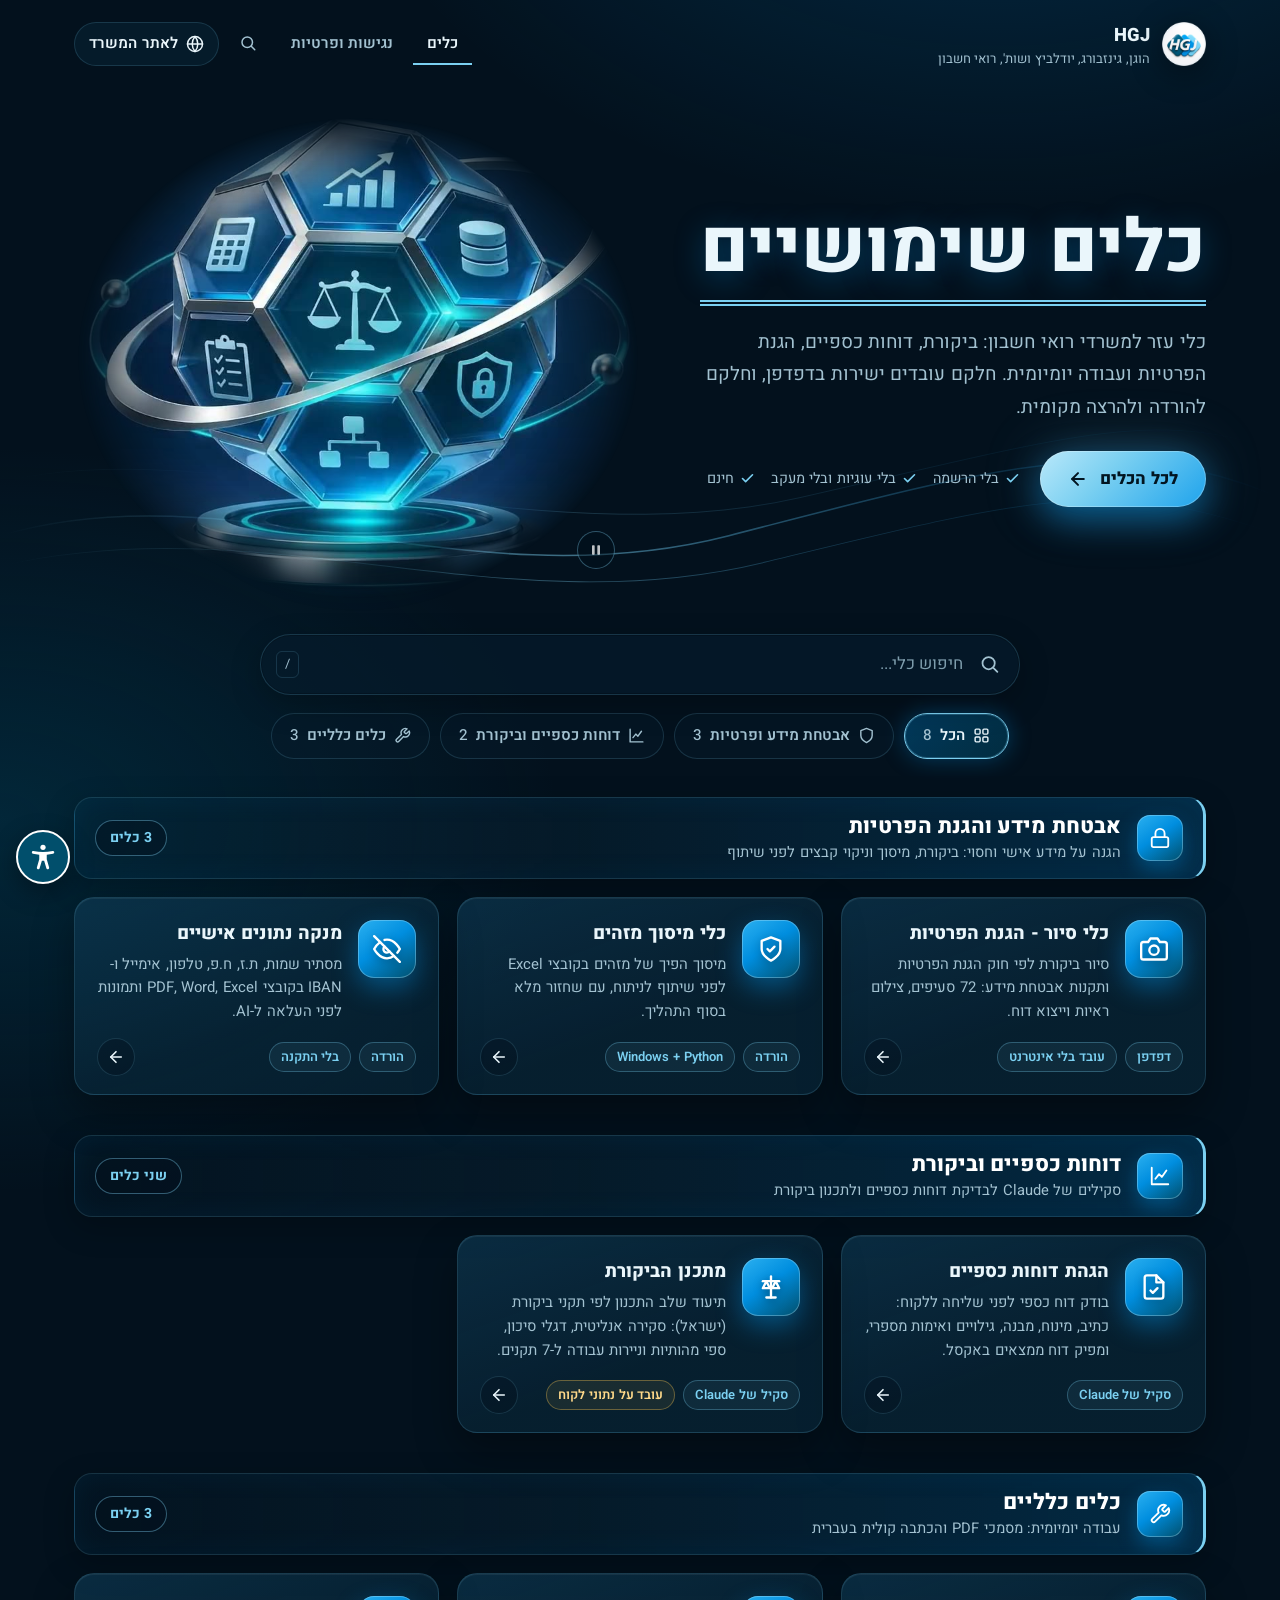
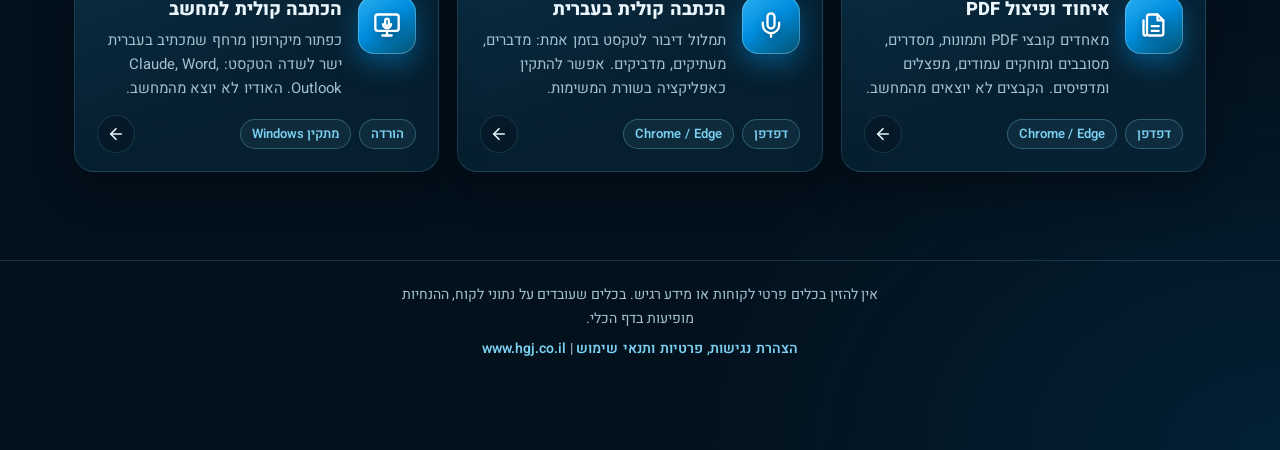
==== index.html @ d2254a36 "דף הבית: כותרות הקבוצות כפס מודגש עם אייקון מלא, שורת הסבר ותג מספר Co-Authored-By: Claude Opus 5.5 " ====
<!DOCTYPE html>
<html lang="he" dir="rtl">
<head>
<meta charset="utf-8">
<meta http-equiv="Content-Security-Policy" content="default-src 'self'; img-src 'self' data:; style-src 'self' 'unsafe-inline'; script-src 'self'; font-src 'self'; object-src 'none'; base-uri 'none'; form-action 'none'">
<meta name="robots" content="noindex, nofollow">
<meta name="viewport" content="width=device-width, initial-scale=1">
<meta name="color-scheme" content="dark">
<meta name="theme-color" content="#03111D">
<title>כלים שימושיים | HGJ</title>
<link rel="icon" href="logo-mark.png">
<script src="home.js" defer></script>
<script src="a11y.js" defer></script>
<style>
  @font-face {
    font-family: "Heebo"; font-style: normal; font-weight: 400 800; font-display: swap;
    src: url("fonts/heebo-hebrew.woff2") format("woff2");
    unicode-range: U+0307-0308, U+0590-05FF, U+200C-2010, U+20AA, U+25CC, U+FB1D-FB4F;
  }
  @font-face {
    font-family: "Heebo"; font-style: normal; font-weight: 400 800; font-display: swap;
    src: url("fonts/heebo-latin.woff2") format("woff2");
    unicode-range: U+0000-00FF, U+0131, U+0152-0153, U+02BB-02BC, U+02C6, U+02DA, U+02DC, U+0304, U+0308, U+0329, U+2000-206F, U+20AC, U+2122, U+2191, U+2193, U+2212, U+2215, U+FEFF, U+FFFD;
  }
  @view-transition { navigation: auto; }

  /* צבעים: רק גווני הלוגו (#014F6C, #008EDF, #7BD0F1) על רקע כהה שנגזר מהם */
  :root {
    --bg: #03111D;
    --bg-2: #061B2B;
    --glass: rgba(10, 44, 64, .52);
    --glass-hi: rgba(14, 58, 84, .66);
    --line: rgba(123, 208, 241, .16);
    --line-hi: rgba(123, 208, 241, .48);
    --ink: #EAF6FB;
    --ink-soft: #A3C2D1;
    --teal: #014F6C;
    --blue: #008EDF;
    --sky: #7BD0F1;
    --font-ui: "Heebo", "Segoe UI", "Assistant", "Rubik", system-ui, -apple-system, Arial, sans-serif;
    --radius: 20px;
    color-scheme: dark;
  }

  * { box-sizing: border-box; }
  html { scroll-behavior: smooth; background: var(--bg); }
  html, body { margin: 0; }
  body {
    font-family: var(--font-ui); color: var(--ink); line-height: 1.7; word-spacing: .04em; overflow-x: hidden;
    background:
      radial-gradient(1100px 700px at 78% -10%, rgba(0,142,223,.22), transparent 60%),
      radial-gradient(900px 600px at 0% 40%, rgba(1,79,108,.35), transparent 62%),
      radial-gradient(1000px 700px at 100% 100%, rgba(0,142,223,.12), transparent 60%),
      var(--bg);
  }
  @media (prefers-reduced-motion: reduce) {
    html { scroll-behavior: auto; }
    *, *::before, *::after { animation: none !important; transition: none !important; }
  }
  a { color: inherit; }
  .sr-only { position: absolute; width: 1px; height: 1px; overflow: hidden; clip: rect(0 0 0 0); white-space: nowrap; }
  .skip-link {
    position: absolute; inset-inline-start: -9999px; top: 0; z-index: 50;
    background: #fff; color: var(--teal); padding: 10px 18px; border-radius: 0 0 12px 12px; font-weight: 700; text-decoration: none;
  }
  .skip-link:focus { inset-inline-start: 16px; }
  :focus-visible { outline: 3px solid var(--sky); outline-offset: 3px; border-radius: 8px; }

  .wrap { max-width: 1180px; margin: 0 auto; padding-inline: 24px; }

  /* ================= סרגל עליון ================= */
  .topbar {
    position: relative; z-index: 3;
    display: flex; align-items: center; justify-content: space-between; gap: 18px;
    padding-block: 20px;
  }
  .brand { display: inline-flex; align-items: center; gap: 12px; text-decoration: none; font-weight: 800; font-size: 1.15rem; }
  .brand img { width: 44px; height: 44px; display: block; filter: drop-shadow(0 6px 16px rgba(0,0,0,.45)); }
  .brand small { display: block; font-weight: 400; font-size: .8125rem; color: var(--ink-soft); line-height: 1.3; }
  .nav { display: flex; align-items: center; gap: 6px; margin: 0; padding: 0; list-style: none; }
  .nav a, .nav button {
    display: inline-flex; align-items: center; gap: 8px; text-decoration: none; font: inherit; font-weight: 600; font-size: .95rem;
    color: var(--ink-soft); background: none; border: 0; cursor: pointer; padding: 8px 14px; border-radius: 999px;
    transition: color .2s ease, background .2s ease;
  }
  .nav a:hover, .nav button:hover { color: var(--ink); background: rgba(123,208,241,.08); }
  .nav a[aria-current="page"] { color: var(--ink); box-shadow: inset 0 -2px 0 var(--sky); border-radius: 0; }
  .nav svg { width: 18px; height: 18px; }
  .nav .ext { color: var(--ink); border: 1px solid var(--line); background: rgba(10,44,64,.4); }
  .nav .ext:hover { border-color: var(--line-hi); }
  .nav .i-only { display: none; }

  /* ================= ראש הדף ================= */
  .hero { position: relative; isolation: isolate; overflow: hidden; padding-bottom: 36px; }
  .waves { position: absolute; inset-inline: 0; bottom: 0; width: 100%; height: 72%; z-index: -1; pointer-events: none; opacity: .9; }
  .hero-grid {
    display: grid; grid-template-columns: minmax(0, 1fr) minmax(0, 1.05fr); align-items: center; gap: 24px;
    margin-top: clamp(8px, 3vw, 30px);
  }
  .title {
    margin: 0 0 20px; font-weight: 800; letter-spacing: normal; line-height: 1.08;
    font-size: clamp(2.4rem, 1.2rem + 5vw, 4.6rem); white-space: nowrap;
    width: fit-content; padding-bottom: .16em;
    border-bottom: .09em double var(--sky); /* קו סיכום כפול, כמו בשורת הסיכום בדוח */
    text-shadow: 0 6px 30px rgba(0,142,223,.35);
    animation: rise .8s .1s both;
  }
  .subtitle { margin: 0; max-width: 46ch; text-wrap: pretty; font-size: clamp(1rem, .9rem + .5vw, 1.18rem); color: var(--ink-soft); animation: rise .8s .25s both; }
  .cta-row { display: flex; flex-wrap: wrap; align-items: center; gap: 14px 20px; margin-top: 28px; animation: rise .8s .4s both; }
  .cta {
    display: inline-flex; align-items: center; gap: 12px; text-decoration: none; font-weight: 800; font-size: 1.05rem;
    padding: 14px 28px; border-radius: 999px; color: #021521;
    background: linear-gradient(135deg, #B9E8FA 0%, #7BD0F1 40%, #1EA3EC 100%);
    box-shadow: 0 0 0 1px rgba(255,255,255,.25) inset, 0 12px 34px rgba(0,142,223,.5), 0 0 60px rgba(123,208,241,.25);
    transition: transform .2s ease, box-shadow .2s ease;
  }
  .cta:hover { transform: translateY(-2px); box-shadow: 0 0 0 1px rgba(255,255,255,.35) inset, 0 16px 44px rgba(0,142,223,.65), 0 0 80px rgba(123,208,241,.35); }
  .cta svg { width: 20px; height: 20px; }
  .meta { display: flex; flex-wrap: wrap; gap: 6px 16px; margin: 0; padding: 0; list-style: none; color: var(--ink-soft); font-size: .9rem; }
  .meta li { display: inline-flex; align-items: center; gap: 6px; }
  .meta svg { width: 15px; height: 15px; color: var(--sky); }
  @keyframes rise { from { opacity: 0; transform: translateY(22px); } }

  /* סרטון הכדור */
  .scene {
    position: relative; width: min(100%, 560px); aspect-ratio: 840 / 720; margin-inline: auto;
    perspective: 1400px; animation: rise 1s .2s both;
  }
  .scene-in {
    position: absolute; inset: 0;
    transform: rotateY(var(--px, 0deg)) rotateX(var(--py, 0deg));
    transition: transform .4s cubic-bezier(.2,.7,.2,1);
  }
  .scene video {
    position: absolute; inset: 0; width: 100%; height: 100%; object-fit: cover; display: block;
    -webkit-mask-image: radial-gradient(closest-side, #000 70%, transparent 100%);
            mask-image: radial-gradient(closest-side, #000 70%, transparent 100%);
  }
  .scene::before {
    content: ""; position: absolute; inset: 14% 8% -4%; z-index: -1; border-radius: 50%;
    background: radial-gradient(closest-side, rgba(0,142,223,.45), transparent 75%); filter: blur(34px);
  }
  .motion-btn {
    position: absolute; inset-block-end: 6%; inset-inline-start: 4%; z-index: 2;
    width: 38px; height: 38px; border-radius: 50%; display: grid; place-items: center; cursor: pointer;
    color: #fff; background: rgba(3,17,29,.6); border: 1px solid var(--line-hi);
    opacity: .75; transition: opacity .2s ease;
  }
  .motion-btn:hover, .motion-btn:focus-visible { opacity: 1; }
  .motion-btn svg { width: 16px; height: 16px; }
  .motion-btn .i-play { display: none; }
  .motion-btn[aria-pressed="true"] .i-play { display: block; }
  .motion-btn[aria-pressed="true"] .i-pause { display: none; }

  /* ================= חיפוש וסינון ================= */
  main { position: relative; z-index: 2; padding-bottom: 48px; }
  .finder { display: flex; flex-direction: column; align-items: center; gap: 18px; margin: 0 auto 38px; }
  .search {
    position: relative; width: min(100%, 760px);
  }
  .search input {
    width: 100%; font: inherit; font-size: 1.05rem; color: var(--ink);
    padding: 15px 56px 15px 20px; border-radius: 999px;
    background: rgba(6,27,43,.72); border: 1px solid var(--line);
    box-shadow: 0 0 0 1px rgba(0,0,0,.2) inset, 0 10px 30px rgba(0,0,0,.25);
    transition: border-color .2s ease, box-shadow .2s ease;
  }
  .search input::placeholder { color: #7E9DAD; opacity: 1; }
  .search input:focus { outline: none; border-color: var(--sky); box-shadow: 0 0 0 4px rgba(123,208,241,.18), 0 10px 30px rgba(0,0,0,.25); }
  .search input::-webkit-search-cancel-button { filter: invert(1) brightness(1.6); cursor: pointer; }
  .search svg { position: absolute; inset-inline-start: 20px; top: 50%; width: 21px; height: 21px; transform: translateY(-50%); color: var(--ink-soft); pointer-events: none; }
  .search kbd {
    position: absolute; inset-inline-end: 16px; top: 50%; transform: translateY(-50%);
    font: inherit; font-size: .8125rem; color: var(--ink-soft); padding: 1px 8px; border-radius: 6px; border: 1px solid var(--line);
  }
  .search input:focus ~ kbd, .search input:not(:placeholder-shown) ~ kbd { display: none; }

  .filters { display: flex; gap: 10px; flex-wrap: wrap; justify-content: center; }
  .filters button {
    display: inline-flex; align-items: center; gap: 8px;
    font: inherit; font-weight: 600; font-size: .95rem; color: var(--ink-soft); cursor: pointer;
    padding: 9px 18px; border-radius: 999px; border: 1px solid var(--line); background: rgba(6,27,43,.5);
    transition: background .2s ease, color .2s ease, border-color .2s ease;
  }
  .filters button svg { width: 17px; height: 17px; }
  .filters button:hover { color: var(--ink); border-color: var(--line-hi); }
  .filters button[aria-pressed="true"] {
    color: var(--ink); border-color: var(--sky);
    background: linear-gradient(135deg, rgba(0,142,223,.32), rgba(1,79,108,.45));
    box-shadow: 0 0 0 1px rgba(123,208,241,.25) inset, 0 0 22px rgba(0,142,223,.35);
  }
  .filters .n { color: var(--ink-soft); font-weight: 500; }

  /* ================= קבוצות וכרטיסים ================= */
  .group { margin-bottom: 40px; }
  .group[hidden], .card[hidden] { display: none; }
  /* כותרת קבוצה: פס זכוכית עם קו מבטא מימין, אריח אייקון מלא, שורת הסבר ותג מספר */
  .group-head {
    position: relative; display: flex; align-items: center; gap: 16px; margin-bottom: 18px;
    padding: 14px 20px; border-radius: 18px; overflow: hidden;
    background: linear-gradient(to left, rgba(0,142,223,.20), rgba(10,44,64,.35) 55%, rgba(10,44,64,.12));
    border: 1px solid var(--line); border-inline-start: 3px solid var(--sky);
    box-shadow: 0 10px 30px rgba(0,0,0,.25), 0 0 30px rgba(0,142,223,.08) inset;
  }
  .group-ico {
    flex: none; width: 46px; height: 46px; border-radius: 13px; display: grid; place-items: center; color: #fff;
    background: linear-gradient(145deg, #2BB0F0 0%, #008EDF 45%, #014F6C 100%);
    box-shadow: 0 0 0 1px rgba(185,232,250,.35) inset, 0 8px 20px rgba(0,142,223,.4);
  }
  .group-ico svg { width: 22px; height: 22px; }
  .group-txt { min-width: 0; flex: 1; }
  .group-title { margin: 0; font-size: 1.35rem; font-weight: 800; line-height: 1.3; color: #fff; }
  .group-desc { margin: 2px 0 0; font-size: .92rem; line-height: 1.5; color: var(--ink-soft); }
  .group-count {
    flex: none; white-space: nowrap; font-size: .875rem; font-weight: 700; color: var(--sky);
    padding: 5px 14px; border-radius: 999px; border: 1px solid rgba(123,208,241,.4); background: rgba(3,17,29,.45);
  }

  .grid { display: grid; grid-template-columns: repeat(auto-fill, minmax(320px, 1fr)); gap: 18px; perspective: 1400px; }

  .card {
    position: relative; display: grid; grid-template-columns: auto minmax(0, 1fr); grid-template-rows: 1fr auto; column-gap: 16px; row-gap: 14px;
    padding: 22px 22px 18px; border-radius: var(--radius); text-decoration: none; color: var(--ink);
    background: linear-gradient(160deg, var(--glass-hi), var(--glass) 60%);
    border: 1px solid var(--line);
    box-shadow: 0 1px 0 rgba(255,255,255,.06) inset, 0 18px 40px rgba(0,0,0,.35);
    transform-style: preserve-3d;
    transform: rotateX(var(--rx, 0deg)) rotateY(var(--ry, 0deg)) translateZ(0);
    transition: transform .22s cubic-bezier(.2,.7,.2,1), box-shadow .25s ease, border-color .25s ease;
    overflow: hidden;
  }
  .card::after {
    content: ""; position: absolute; inset: 0; pointer-events: none; opacity: 0; transition: opacity .25s ease;
    background: radial-gradient(380px circle at var(--mx, 50%) var(--my, 0%), rgba(123,208,241,.16), transparent 60%);
  }
  .card:hover, .card:focus-visible {
    border-color: var(--line-hi);
    box-shadow: 0 1px 0 rgba(255,255,255,.08) inset, 0 24px 50px rgba(0,0,0,.45), 0 0 40px rgba(0,142,223,.22);
  }
  .card:hover::after, .card:focus-visible::after { opacity: 1; }
  .card > * { position: relative; z-index: 1; }

  .icon {
    grid-row: 1; grid-column: 1;
    width: 58px; height: 58px; border-radius: 16px; display: grid; place-items: center; color: #fff;
    background: linear-gradient(145deg, #2BB0F0 0%, #008EDF 45%, #014F6C 100%);
    box-shadow: 0 0 0 1px rgba(185,232,250,.35) inset, 0 10px 26px rgba(0,142,223,.45);
    transform: translateZ(36px);
    transition: transform .3s cubic-bezier(.2,.8,.2,1);
  }
  .icon svg { width: 28px; height: 28px; filter: drop-shadow(0 2px 4px rgba(0,0,0,.35)); }
  .card:hover .icon { transform: translateZ(36px) translateY(-3px) scale(1.05); }
  .card-body { grid-row: 1; grid-column: 2; transform: translateZ(20px); }
  .card h3 { margin: 2px 0 6px; font-size: 1.15rem; font-weight: 800; line-height: 1.35; }
  .card p { margin: 0; color: var(--ink-soft); font-size: .93rem; line-height: 1.6; }
  .card-foot { grid-row: 2; grid-column: 1 / -1; display: flex; align-items: center; gap: 8px; transform: translateZ(14px); }
  .tag { font-size: .8125rem; font-weight: 600; color: var(--sky); padding: 3px 11px; border-radius: 999px; border: 1px solid rgba(123,208,241,.3); background: rgba(123,208,241,.07); }
  .tag.caution { color: #FFD98A; border-color: rgba(255,200,80,.35); background: rgba(255,200,80,.08); }
  .go {
    margin-inline-start: auto; flex: none;
    width: 38px; height: 38px; border-radius: 50%; display: grid; place-items: center; color: var(--ink);
    border: 1px solid var(--line); background: rgba(3,17,29,.4);
    transition: background .25s ease, color .25s ease, transform .25s ease, border-color .25s ease;
  }
  .go svg { width: 18px; height: 18px; }
  .card:hover .go { background: var(--sky); border-color: var(--sky); color: #021521; transform: translateX(-4px); }

  .empty { text-align: center; color: var(--ink-soft); padding: 30px 16px 50px; }
  .empty button {
    font: inherit; font-weight: 700; color: var(--sky); background: none; cursor: pointer;
    border: 1px solid var(--line-hi); border-radius: 999px; padding: 8px 18px; margin-top: 10px;
  }

  footer { border-top: 1px solid var(--line); padding: 22px 0 90px; text-align: center; color: var(--ink-soft); font-size: .88rem; }
  footer .foot-note { margin: 0 auto 6px; max-width: 62ch; }
  footer a { color: var(--sky); font-weight: 600; text-decoration: none; }
  footer a:hover { text-decoration: underline; }

  @media (max-width: 860px) {
    .hero-grid { grid-template-columns: 1fr; text-align: center; }
    .hero-text { display: flex; flex-direction: column; align-items: center; }
    .title { margin-inline: auto; }
    .cta-row, .meta { justify-content: center; }
    .scene { order: -1; width: min(88%, 400px); }
    .nav .txt { display: none; }
    .nav .i-only { display: block; }
    .brand small { display: none; }
  }
  @media (max-width: 420px) {
    .wrap { padding-inline: 16px; }
    .grid { grid-template-columns: 1fr; }
    .search kbd { display: none; }
  }
  /* כפתור הנגישות בטלפון: קטן יותר, ומוסתר בזמן הקלדה בחיפוש */
  /* טלפון: חיפוש וסינון קומפקטיים, הסינון בשורה אחת שגוללים לצד */
  @media (max-width: 640px) {
    .finder { gap: 12px; margin-bottom: 26px; }
    .search input { font-size: 1rem; padding: 11px 46px 11px 16px; }
    .search svg { inset-inline-start: 16px; width: 19px; height: 19px; }
    .filters {
      flex-wrap: nowrap; justify-content: flex-start; overflow-x: auto; width: calc(100% + 32px);
      margin-inline: -16px; padding: 2px 16px 8px; scrollbar-width: none; scroll-snap-type: x proximity;
      -webkit-mask-image: linear-gradient(to left, #000 88%, transparent); mask-image: linear-gradient(to left, #000 88%, transparent);
    }
    .filters::-webkit-scrollbar { display: none; }
    .filters button { flex: none; padding: 7px 13px; font-size: .875rem; gap: 6px; scroll-snap-align: start; }
    .filters button svg { width: 15px; height: 15px; }
    .group { margin-bottom: 30px; }
    .group-head {
      display: grid; grid-template-columns: auto minmax(0, 1fr); column-gap: 12px; row-gap: 4px; align-items: center;
      margin-bottom: 14px; padding: 11px 14px; border-radius: 16px;
    }
    .group-ico { grid-row: 1 / 3; width: 42px; height: 42px; border-radius: 12px; }
    .group-ico svg { width: 21px; height: 21px; }
    .group-txt { grid-column: 2; grid-row: 1; }
    .group-title { font-size: 1.1rem; }
    .group-desc { display: none; }
    .group-count { grid-column: 2; grid-row: 2; justify-self: start; font-size: .78rem; padding: 1px 10px; }
    .card { padding: 18px 16px 14px; column-gap: 14px; row-gap: 12px; }
    .icon { width: 50px; height: 50px; border-radius: 14px; }
    .icon svg { width: 24px; height: 24px; }
    footer { font-size: .8125rem; line-height: 1.6; padding: 18px 0 84px; }
  }
  @media (max-width: 640px) {
    html #hgj-a11y-btn { width: 44px; height: 44px; left: 10px; }
    html #hgj-a11y-btn svg { width: 24px; height: 24px; }
    html.hgj-typing #hgj-a11y-btn { opacity: 0; pointer-events: none; }
    .search input { padding-inline-end: 20px; }
  }
</style>
</head>
<body>
<a class="skip-link" href="#tools">דילוג לרשימת הכלים</a>

<header class="hero">
  <svg class="waves" viewBox="0 0 1440 600" preserveAspectRatio="none" aria-hidden="true">
    <defs>
      <linearGradient id="wv" x1="0" x2="1" y1="0" y2="0">
        <stop offset="0" stop-color="#7BD0F1" stop-opacity="0"/>
        <stop offset=".45" stop-color="#7BD0F1" stop-opacity=".55"/>
        <stop offset="1" stop-color="#008EDF" stop-opacity="0"/>
      </linearGradient>
    </defs>
    <path d="M0 470 C 260 380, 520 560, 820 470 S 1260 330, 1440 420" fill="none" stroke="url(#wv)" stroke-width="2"/>
    <path d="M0 510 C 300 430, 560 590, 860 505 S 1250 390, 1440 470" fill="none" stroke="url(#wv)" stroke-width="1.2" opacity=".7"/>
    <path d="M0 400 C 240 330, 600 500, 900 420 S 1300 300, 1440 360" fill="none" stroke="url(#wv)" stroke-width="1" opacity=".45"/>
  </svg>

  <div class="wrap">
    <div class="topbar">
      <a class="brand" href="./" aria-label="כלים שימושיים, HGJ, דף הבית">
        <img src="logo-mark.png" alt="" width="44" height="44">
        <span>HGJ<small>הוגן, גינזבורג, יודלביץ ושות', רואי חשבון</small></span>
      </a>
      <nav aria-label="ניווט ראשי">
        <ul class="nav">
          <li><a href="#tools" aria-current="page">כלים</a></li>
          <li><a href="policy/" aria-label="נגישות ופרטיות"><span class="txt">נגישות ופרטיות</span><svg class="i-only" viewBox="0 0 24 24" fill="none" stroke="currentColor" stroke-width="2" stroke-linecap="round" stroke-linejoin="round" aria-hidden="true"><circle cx="12" cy="4.5" r="1.8"/><path d="M5 8.5l7 1.5 7-1.5M12 10v5l-3 6M12 15l3 6"/></svg></a></li>
          <li><button type="button" id="search-jump" aria-label="חיפוש כלי"><svg viewBox="0 0 24 24" fill="none" stroke="currentColor" stroke-width="2" stroke-linecap="round" stroke-linejoin="round" aria-hidden="true"><circle cx="11" cy="11" r="7"/><path d="M21 21l-4.3-4.3"/></svg></button></li>
          <li><a class="ext" href="https://www.hgj.co.il" target="_blank" rel="noopener" aria-label="לאתר המשרד (נפתח בלשונית חדשה)"><svg viewBox="0 0 24 24" fill="none" stroke="currentColor" stroke-width="2" stroke-linecap="round" stroke-linejoin="round" aria-hidden="true"><circle cx="12" cy="12" r="10"/><path d="M2 12h20"/><path d="M12 2a15.3 15.3 0 0 1 0 20a15.3 15.3 0 0 1 0-20z"/></svg><span class="txt">לאתר המשרד</span></a></li>
        </ul>
      </nav>
    </div>

    <div class="hero-grid">
      <div class="hero-text">
        <h1 class="title">כלים שימושיים</h1>
        <p class="subtitle">כלי עזר למשרדי רואי חשבון: ביקורת, דוחות כספיים, הגנת הפרטיות ועבודה יומיומית. חלקם עובדים ישירות בדפדפן, וחלקם להורדה ולהרצה מקומית.</p>
        <div class="cta-row">
          <a class="cta" href="#tools">
            לכל הכלים
            <svg viewBox="0 0 24 24" fill="none" stroke="currentColor" stroke-width="2.4" stroke-linecap="round" stroke-linejoin="round" aria-hidden="true"><path d="M19 12H5"/><path d="M12 19l-7-7 7-7"/></svg>
          </a>
          <ul class="meta" aria-label="עקרונות האתר">
            <li><svg viewBox="0 0 24 24" fill="none" stroke="currentColor" stroke-width="2.6" stroke-linecap="round" stroke-linejoin="round" aria-hidden="true"><path d="M20 6L9 17l-5-5"/></svg>בלי הרשמה</li>
            <li><svg viewBox="0 0 24 24" fill="none" stroke="currentColor" stroke-width="2.6" stroke-linecap="round" stroke-linejoin="round" aria-hidden="true"><path d="M20 6L9 17l-5-5"/></svg>בלי עוגיות ובלי מעקב</li>
            <li><svg viewBox="0 0 24 24" fill="none" stroke="currentColor" stroke-width="2.6" stroke-linecap="round" stroke-linejoin="round" aria-hidden="true"><path d="M20 6L9 17l-5-5"/></svg>חינם</li>
          </ul>
        </div>
      </div>

      <div class="scene" id="scene">
        <div class="scene-in">
          <video id="hero-video" muted loop playsinline preload="auto" poster="media/hero-poster.jpg" aria-hidden="true" tabindex="-1">
            <source src="media/hero.mp4" type="video/mp4">
          </video>
        </div>
        <button type="button" class="motion-btn" id="motion-btn" aria-pressed="false" aria-label="עצירת ההנפשה">
          <svg class="i-pause" viewBox="0 0 24 24" fill="currentColor" aria-hidden="true"><rect x="6" y="5" width="4" height="14" rx="1"/><rect x="14" y="5" width="4" height="14" rx="1"/></svg>
          <svg class="i-play" viewBox="0 0 24 24" fill="currentColor" aria-hidden="true"><path d="M8 5.5v13a1 1 0 0 0 1.5.86l10.5-6.5a1 1 0 0 0 0-1.72L9.5 4.64A1 1 0 0 0 8 5.5z"/></svg>
        </button>
      </div>
    </div>
  </div>
</header>

<main id="tools" tabindex="-1">
  <div class="wrap">

    <div class="finder">
      <div class="search" role="search">
        <label class="sr-only" for="q">חיפוש כלי</label>
        <input id="q" type="search" placeholder="חיפוש כלי..." autocomplete="off" spellcheck="false">
        <svg viewBox="0 0 24 24" fill="none" stroke="currentColor" stroke-width="2" stroke-linecap="round" stroke-linejoin="round" aria-hidden="true"><circle cx="11" cy="11" r="7"/><path d="M21 21l-4.3-4.3"/></svg>
        <kbd aria-hidden="true">/</kbd>
      </div>
      <div class="filters" role="group" aria-label="סינון הכלים לפי תחום">
        <button type="button" data-filter="all" aria-pressed="true"><svg viewBox="0 0 24 24" fill="none" stroke="currentColor" stroke-width="2" stroke-linecap="round" stroke-linejoin="round" aria-hidden="true"><rect x="3" y="3" width="7" height="7" rx="1.5"/><rect x="14" y="3" width="7" height="7" rx="1.5"/><rect x="3" y="14" width="7" height="7" rx="1.5"/><rect x="14" y="14" width="7" height="7" rx="1.5"/></svg>הכל <span class="n" data-count="all"></span></button>
        <button type="button" data-filter="security" aria-pressed="false"><svg viewBox="0 0 24 24" fill="none" stroke="currentColor" stroke-width="2" stroke-linecap="round" stroke-linejoin="round" aria-hidden="true"><path d="M12 22s8-4 8-10V5l-8-3-8 3v7c0 6 8 10 8 10z"/></svg>אבטחת מידע ופרטיות <span class="n" data-count="security"></span></button>
        <button type="button" data-filter="reports" aria-pressed="false"><svg viewBox="0 0 24 24" fill="none" stroke="currentColor" stroke-width="2" stroke-linecap="round" stroke-linejoin="round" aria-hidden="true"><path d="M3 3v18h18"/><path d="M7 15l4-5 3 3 5-7"/></svg>דוחות כספיים וביקורת <span class="n" data-count="reports"></span></button>
        <button type="button" data-filter="general" aria-pressed="false"><svg viewBox="0 0 24 24" fill="none" stroke="currentColor" stroke-width="2" stroke-linecap="round" stroke-linejoin="round" aria-hidden="true"><path d="M14.7 6.3a1 1 0 0 0 0 1.4l1.6 1.6a1 1 0 0 0 1.4 0l3.77-3.77a6 6 0 0 1-7.94 7.94l-6.91 6.91a2.12 2.12 0 0 1-3-3l6.91-6.91a6 6 0 0 1 7.94-7.94l-3.76 3.76z"/></svg>כלים כלליים <span class="n" data-count="general"></span></button>
      </div>
      <p class="sr-only" id="q-status" aria-live="polite"></p>
    </div>

    <!-- הוספת כלי: להעתיק בלוק <a class="card"> לתוך ה-grid של הקבוצה המתאימה. הספירה והחיפוש מתעדכנים לבד. -->

    <section class="group" data-cat="security" aria-labelledby="g-security">
      <div class="group-head">
        <span class="group-ico" aria-hidden="true"><svg viewBox="0 0 24 24" fill="none" stroke="currentColor" stroke-width="2" stroke-linecap="round" stroke-linejoin="round"><rect x="3" y="11" width="18" height="11" rx="2"/><path d="M7 11V7a5 5 0 0 1 10 0v4"/></svg></span>
        <div class="group-txt">
          <h2 class="group-title" id="g-security">אבטחת מידע והגנת הפרטיות</h2>
          <p class="group-desc">הגנה על מידע אישי וחסוי: ביקורת, מיסוך וניקוי קבצים לפני שיתוף</p>
        </div>
        <span class="group-count"></span>
      </div>
      <div class="grid">
        <a class="card" href="privacy-survey/">
          <span class="icon" aria-hidden="true"><svg viewBox="0 0 24 24" fill="none" stroke="currentColor" stroke-width="2" stroke-linecap="round" stroke-linejoin="round"><path d="M23 19a2 2 0 0 1-2 2H3a2 2 0 0 1-2-2V8a2 2 0 0 1 2-2h4l2-3h6l2 3h4a2 2 0 0 1 2 2z"/><circle cx="12" cy="13" r="4"/></svg></span>
          <span class="card-body">
            <h3>כלי סיור - הגנת הפרטיות</h3>
            <p>סיור ביקורת לפי חוק הגנת הפרטיות ותקנות אבטחת מידע: 72 סעיפים, צילום ראיות וייצוא דוח.</p>
          </span>
          <span class="card-foot"><span class="tag">דפדפן</span><span class="tag">עובד בלי אינטרנט</span><span class="go" aria-hidden="true"><svg viewBox="0 0 24 24" fill="none" stroke="currentColor" stroke-width="2.2" stroke-linecap="round" stroke-linejoin="round"><path d="M19 12H5"/><path d="M12 19l-7-7 7-7"/></svg></span></span>
        </a>
        <a class="card" href="data-masking/">
          <span class="icon" aria-hidden="true"><svg viewBox="0 0 24 24" fill="none" stroke="currentColor" stroke-width="2" stroke-linecap="round" stroke-linejoin="round"><path d="M12 22s8-4 8-10V5l-8-3-8 3v7c0 6 8 10 8 10z"/><path d="M9 12l2 2 4-4"/></svg></span>
          <span class="card-body">
            <h3>כלי מיסוך מזהים</h3>
            <p>מיסוך הפיך של מזהים בקובצי Excel לפני שיתוף לניתוח, עם שחזור מלא בסוף התהליך.</p>
          </span>
          <span class="card-foot"><span class="tag">הורדה</span><span class="tag">Windows + Python</span><span class="go" aria-hidden="true"><svg viewBox="0 0 24 24" fill="none" stroke="currentColor" stroke-width="2.2" stroke-linecap="round" stroke-linejoin="round"><path d="M19 12H5"/><path d="M12 19l-7-7 7-7"/></svg></span></span>
        </a>
        <a class="card" href="pii-redactor/">
          <span class="icon" aria-hidden="true"><svg viewBox="0 0 24 24" fill="none" stroke="currentColor" stroke-width="2" stroke-linecap="round" stroke-linejoin="round"><path d="M17.94 17.94A10.07 10.07 0 0 1 12 20C5 20 1 12 1 12a18.45 18.45 0 0 1 5.06-5.94"/><path d="M9.9 4.24A9.12 9.12 0 0 1 12 4c7 0 11 8 11 8a18.5 18.5 0 0 1-2.16 3.19"/><path d="M14.12 14.12a3 3 0 1 1-4.24-4.24"/><line x1="1" y1="1" x2="23" y2="23"/></svg></span>
          <span class="card-body">
            <h3>מנקה נתונים אישיים</h3>
            <p>מסתיר שמות, ת.ז, ח.פ, טלפון, אימייל ו-IBAN בקובצי PDF, Word, Excel ותמונות לפני העלאה ל-AI.</p>
          </span>
          <span class="card-foot"><span class="tag">הורדה</span><span class="tag">בלי התקנה</span><span class="go" aria-hidden="true"><svg viewBox="0 0 24 24" fill="none" stroke="currentColor" stroke-width="2.2" stroke-linecap="round" stroke-linejoin="round"><path d="M19 12H5"/><path d="M12 19l-7-7 7-7"/></svg></span></span>
        </a>
      </div>
    </section>

    <section class="group" data-cat="reports" aria-labelledby="g-reports">
      <div class="group-head">
        <span class="group-ico" aria-hidden="true"><svg viewBox="0 0 24 24" fill="none" stroke="currentColor" stroke-width="2" stroke-linecap="round" stroke-linejoin="round"><path d="M3 3v18h18"/><path d="M7 15l4-5 3 3 5-7"/></svg></span>
        <div class="group-txt">
          <h2 class="group-title" id="g-reports">דוחות כספיים וביקורת</h2>
          <p class="group-desc">סקילים של Claude לבדיקת דוחות כספיים ולתכנון ביקורת</p>
        </div>
        <span class="group-count"></span>
      </div>
      <div class="grid">
        <a class="card" href="financial-statement-proofreader/">
          <span class="icon" aria-hidden="true"><svg viewBox="0 0 24 24" fill="none" stroke="currentColor" stroke-width="2" stroke-linecap="round" stroke-linejoin="round"><path d="M14 2H6a2 2 0 0 0-2 2v16a2 2 0 0 0 2 2h12a2 2 0 0 0 2-2V8z"/><path d="M14 2v6h6"/><path d="M9 15l2 2 4-4"/></svg></span>
          <span class="card-body">
            <h3>הגהת דוחות כספיים</h3>
            <p>בודק דוח כספי לפני שליחה ללקוח: כתיב, מינוח, מבנה, גילויים ואימות מספרי, ומפיק דוח ממצאים באקסל.</p>
          </span>
          <span class="card-foot"><span class="tag">סקיל של Claude</span><span class="go" aria-hidden="true"><svg viewBox="0 0 24 24" fill="none" stroke="currentColor" stroke-width="2.2" stroke-linecap="round" stroke-linejoin="round"><path d="M19 12H5"/><path d="M12 19l-7-7 7-7"/></svg></span></span>
        </a>
        <a class="card" href="audit-standards-toolkit/">
          <span class="icon" aria-hidden="true"><svg viewBox="0 0 24 24" fill="none" stroke="currentColor" stroke-width="2" stroke-linecap="round" stroke-linejoin="round"><path d="M12 3v18"/><path d="M5 7h14"/><path d="M8 7l-3 6h6z"/><path d="M16 7l3 6h-6z"/><path d="M8 21h8"/></svg></span>
          <span class="card-body">
            <h3>מתכנן הביקורת</h3>
            <p>תיעוד שלב התכנון לפי תקני ביקורת (ישראל): סקירה אנליטית, דגלי סיכון, ספי מהותיות וניירות עבודה ל-7 תקנים.</p>
          </span>
          <span class="card-foot"><span class="tag">סקיל של Claude</span><span class="tag caution">עובד על נתוני לקוח</span><span class="go" aria-hidden="true"><svg viewBox="0 0 24 24" fill="none" stroke="currentColor" stroke-width="2.2" stroke-linecap="round" stroke-linejoin="round"><path d="M19 12H5"/><path d="M12 19l-7-7 7-7"/></svg></span></span>
        </a>
      </div>
    </section>

    <section class="group" data-cat="general" aria-labelledby="g-general">
      <div class="group-head">
        <span class="group-ico" aria-hidden="true"><svg viewBox="0 0 24 24" fill="none" stroke="currentColor" stroke-width="2" stroke-linecap="round" stroke-linejoin="round"><path d="M14.7 6.3a1 1 0 0 0 0 1.4l1.6 1.6a1 1 0 0 0 1.4 0l3.77-3.77a6 6 0 0 1-7.94 7.94l-6.91 6.91a2.12 2.12 0 0 1-3-3l6.91-6.91a6 6 0 0 1 7.94-7.94l-3.76 3.76z"/></svg></span>
        <div class="group-txt">
          <h2 class="group-title" id="g-general">כלים כלליים</h2>
          <p class="group-desc">עבודה יומיומית: מסמכי PDF והכתבה קולית בעברית</p>
        </div>
        <span class="group-count"></span>
      </div>
      <div class="grid">
        <a class="card" href="pdf-merge/">
          <span class="icon" aria-hidden="true"><svg viewBox="0 0 24 24" fill="none" stroke="currentColor" stroke-width="2" stroke-linecap="round" stroke-linejoin="round"><path d="M8 3h7l5 5v11a2 2 0 0 1-2 2H8a2 2 0 0 1-2-2V5a2 2 0 0 1 2-2z"/><path d="M15 3v5h5"/><path d="M3 8v11a2 2 0 0 0 2 2"/><path d="M10 13h6M10 17h6"/></svg></span>
          <span class="card-body">
            <h3>איחוד ופיצול PDF</h3>
            <p>מאחדים קובצי PDF ותמונות, מסדרים, מסובבים ומוחקים עמודים, מפצלים ומדפיסים. הקבצים לא יוצאים מהמחשב.</p>
          </span>
          <span class="card-foot"><span class="tag">דפדפן</span><span class="tag">Chrome / Edge</span><span class="go" aria-hidden="true"><svg viewBox="0 0 24 24" fill="none" stroke="currentColor" stroke-width="2.2" stroke-linecap="round" stroke-linejoin="round"><path d="M19 12H5"/><path d="M12 19l-7-7 7-7"/></svg></span></span>
        </a>
        <a class="card" href="dictation/">
          <span class="icon" aria-hidden="true"><svg viewBox="0 0 24 24" fill="none" stroke="currentColor" stroke-width="2" stroke-linecap="round" stroke-linejoin="round"><path d="M12 2a3 3 0 0 0-3 3v7a3 3 0 0 0 6 0V5a3 3 0 0 0-3-3z"/><path d="M19 10v2a7 7 0 0 1-14 0v-2"/><line x1="12" y1="19" x2="12" y2="22"/></svg></span>
          <span class="card-body">
            <h3>הכתבה קולית בעברית</h3>
            <p>תמלול דיבור לטקסט בזמן אמת: מדברים, מעתיקים, מדביקים. אפשר להתקין כאפליקציה בשורת המשימות.</p>
          </span>
          <span class="card-foot"><span class="tag">דפדפן</span><span class="tag">Chrome / Edge</span><span class="go" aria-hidden="true"><svg viewBox="0 0 24 24" fill="none" stroke="currentColor" stroke-width="2.2" stroke-linecap="round" stroke-linejoin="round"><path d="M19 12H5"/><path d="M12 19l-7-7 7-7"/></svg></span></span>
        </a>
        <a class="card" href="dictation-desktop/">
          <span class="icon" aria-hidden="true"><svg viewBox="0 0 24 24" fill="none" stroke="currentColor" stroke-width="2" stroke-linecap="round" stroke-linejoin="round"><rect x="2" y="3" width="20" height="14" rx="2"/><path d="M8 21h8"/><path d="M12 17v4"/><path d="M12 6.5a1.6 1.6 0 0 0-1.6 1.6v3a1.6 1.6 0 0 0 3.2 0v-3A1.6 1.6 0 0 0 12 6.5z"/><path d="M15.5 11.2a3.5 3.5 0 0 1-7 0"/></svg></span>
          <span class="card-body">
            <h3>הכתבה קולית למחשב</h3>
            <p>כפתור מיקרופון מרחף שמכתיב בעברית ישר לשדה הטקסט: Claude, Word, Outlook. האודיו לא יוצא מהמחשב.</p>
          </span>
          <span class="card-foot"><span class="tag">הורדה</span><span class="tag">מתקין Windows</span><span class="go" aria-hidden="true"><svg viewBox="0 0 24 24" fill="none" stroke="currentColor" stroke-width="2.2" stroke-linecap="round" stroke-linejoin="round"><path d="M19 12H5"/><path d="M12 19l-7-7 7-7"/></svg></span></span>
        </a>
      </div>
    </section>

    <div class="empty" id="empty" hidden>
      לא נמצא כלי שמתאים לחיפוש.<br>
      <button type="button" id="empty-reset">הצגת כל הכלים</button>
    </div>

  </div>
</main>

<footer>
  <div class="wrap">
    <p class="foot-note">אין להזין בכלים פרטי לקוחות או מידע רגיש. בכלים שעובדים על נתוני לקוח, ההנחיות מופיעות בדף הכלי.</p>
    <a href="policy/">הצהרת נגישות, פרטיות ותנאי שימוש</a> | <a href="https://www.hgj.co.il" target="_blank" rel="noopener">www.hgj.co.il</a>
  </div>
</footer>
</body>
</html>
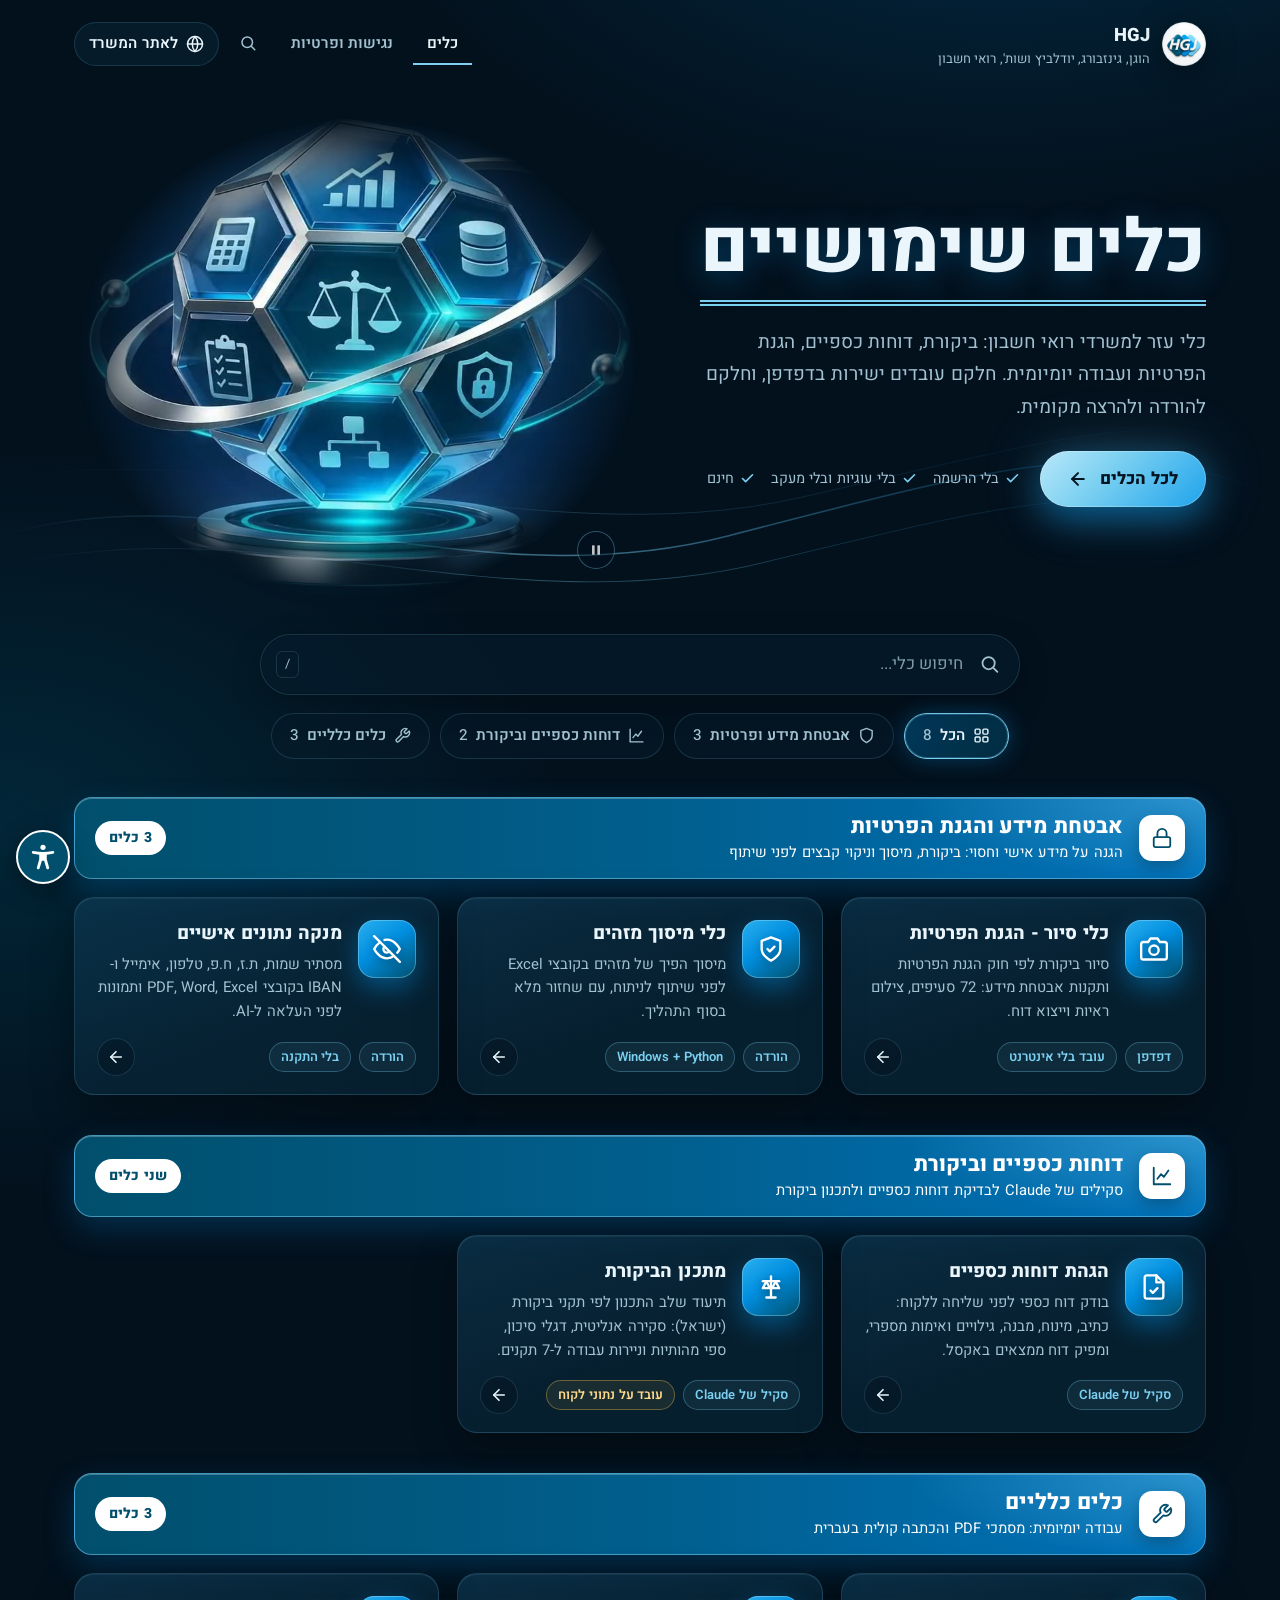
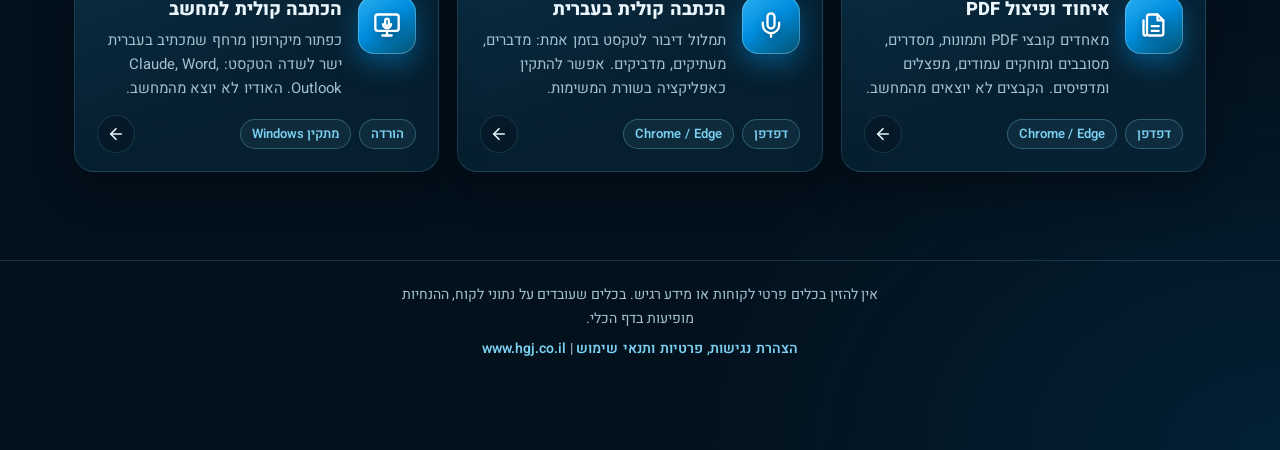
==== commit abe11c1e: "דף הבית: כותרות הקבוצות בפס כחול מלא של הלוגו, עם אייקון ותג לבנים, כדי שייבדלו מהכרטיסים Co-Authore" ====
--- a/index.html
+++ b/index.html
@@ -194,26 +194,29 @@
   /* ================= קבוצות וכרטיסים ================= */
   .group { margin-bottom: 40px; }
   .group[hidden], .card[hidden] { display: none; }
-  /* כותרת קבוצה: פס זכוכית עם קו מבטא מימין, אריח אייקון מלא, שורת הסבר ותג מספר */
+  /* כותרת קבוצה: פס מלא בכחול של הלוגו, כדי שייראה שונה מהכרטיסים הכהים שמתחתיו */
   .group-head {
     position: relative; display: flex; align-items: center; gap: 16px; margin-bottom: 18px;
-    padding: 14px 20px; border-radius: 18px; overflow: hidden;
-    background: linear-gradient(to left, rgba(0,142,223,.20), rgba(10,44,64,.35) 55%, rgba(10,44,64,.12));
-    border: 1px solid var(--line); border-inline-start: 3px solid var(--sky);
-    box-shadow: 0 10px 30px rgba(0,0,0,.25), 0 0 30px rgba(0,142,223,.08) inset;
+    padding: 14px 20px; border-radius: 18px; overflow: hidden; isolation: isolate;
+    background: linear-gradient(to left, #0072BB 0%, #015E8C 50%, #014F6C 100%);
+    border: 1px solid rgba(123,208,241,.55);
+    box-shadow: 0 12px 30px rgba(0,114,187,.30), 0 1px 0 rgba(255,255,255,.25) inset;
+  }
+  .group-head::before {
+    content: ""; position: absolute; inset: 0; z-index: -1; pointer-events: none;
+    background: radial-gradient(420px 120px at 100% 0%, rgba(123,208,241,.35), transparent 70%);
   }
   .group-ico {
-    flex: none; width: 46px; height: 46px; border-radius: 13px; display: grid; place-items: center; color: #fff;
-    background: linear-gradient(145deg, #2BB0F0 0%, #008EDF 45%, #014F6C 100%);
-    box-shadow: 0 0 0 1px rgba(185,232,250,.35) inset, 0 8px 20px rgba(0,142,223,.4);
+    flex: none; width: 46px; height: 46px; border-radius: 13px; display: grid; place-items: center;
+    color: #014F6C; background: #fff; box-shadow: 0 6px 16px rgba(0,0,0,.25);
   }
   .group-ico svg { width: 22px; height: 22px; }
   .group-txt { min-width: 0; flex: 1; }
   .group-title { margin: 0; font-size: 1.35rem; font-weight: 800; line-height: 1.3; color: #fff; }
-  .group-desc { margin: 2px 0 0; font-size: .92rem; line-height: 1.5; color: var(--ink-soft); }
+  .group-desc { margin: 2px 0 0; font-size: .92rem; line-height: 1.5; color: #fff; }
   .group-count {
-    flex: none; white-space: nowrap; font-size: .875rem; font-weight: 700; color: var(--sky);
-    padding: 5px 14px; border-radius: 999px; border: 1px solid rgba(123,208,241,.4); background: rgba(3,17,29,.45);
+    flex: none; white-space: nowrap; font-size: .875rem; font-weight: 800; color: #014F6C;
+    padding: 5px 14px; border-radius: 999px; background: #fff;
   }
 
   .grid { display: grid; grid-template-columns: repeat(auto-fill, minmax(320px, 1fr)); gap: 18px; perspective: 1400px; }
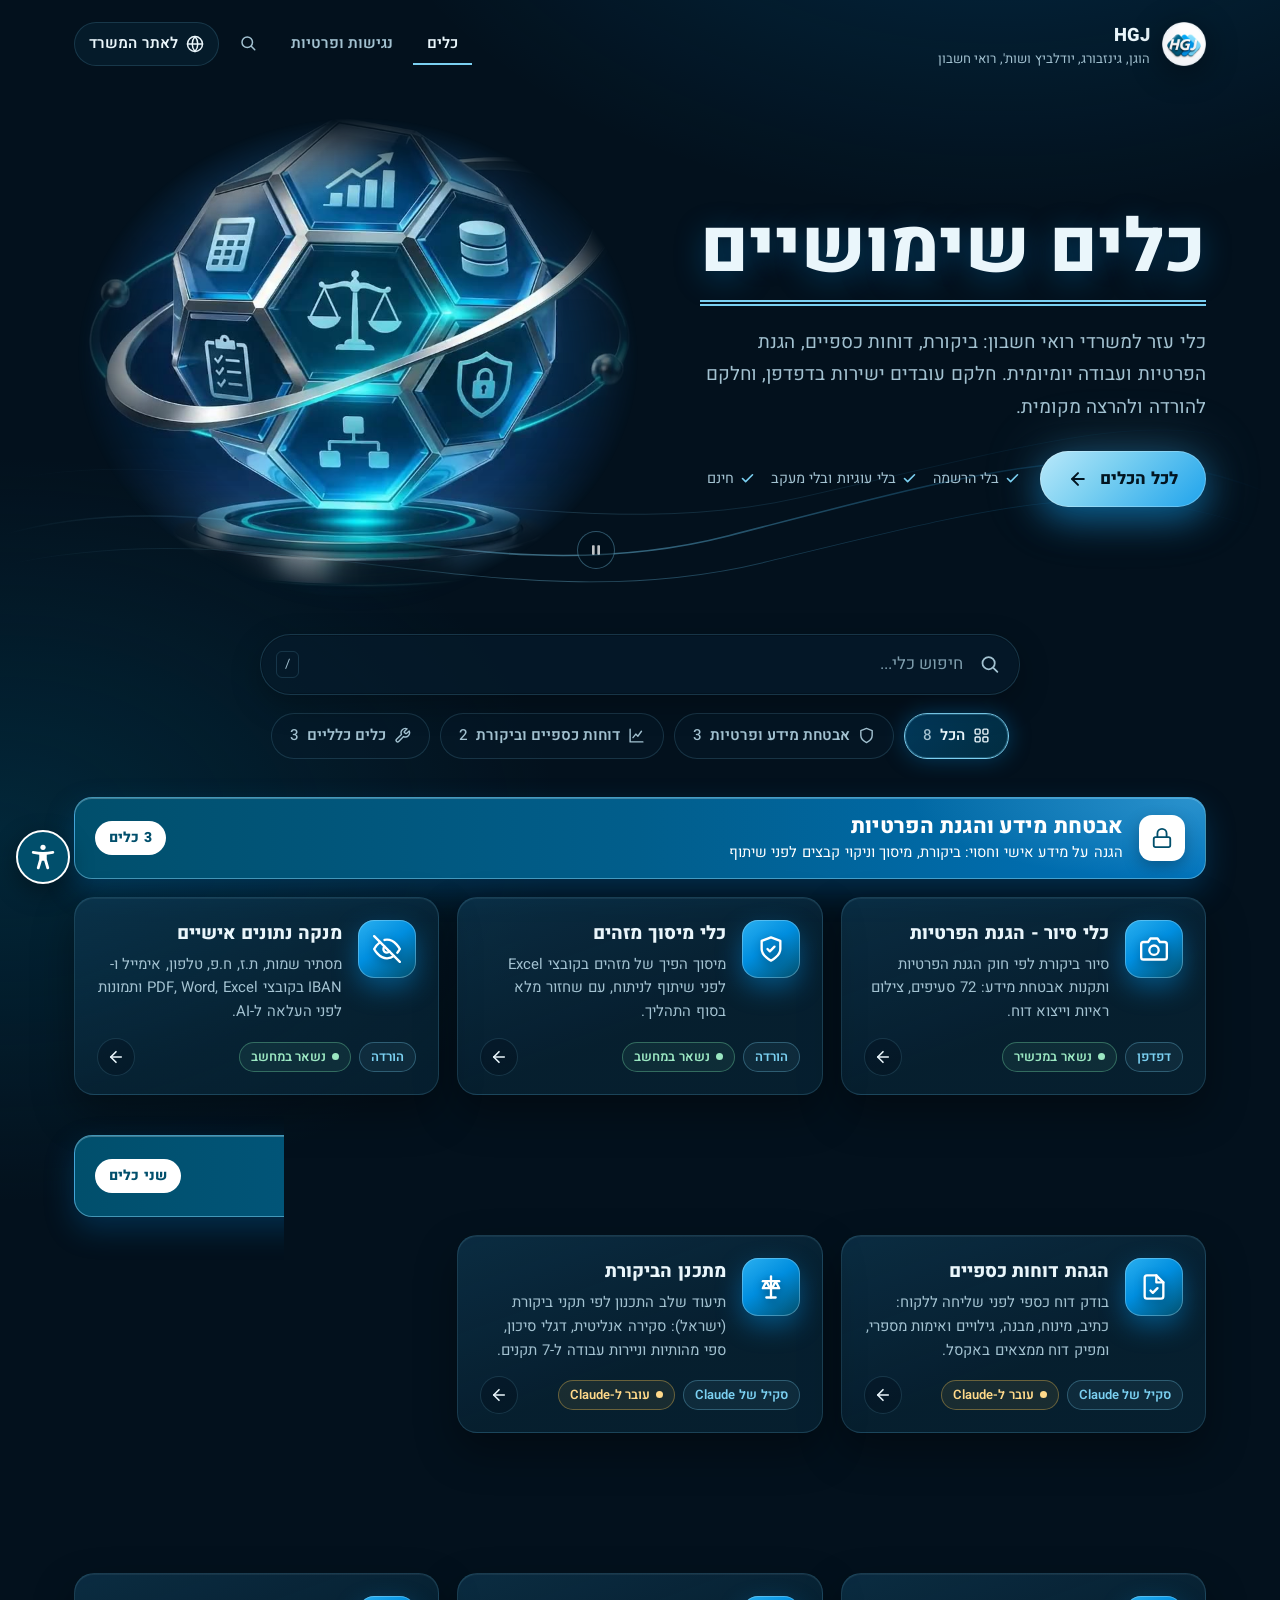
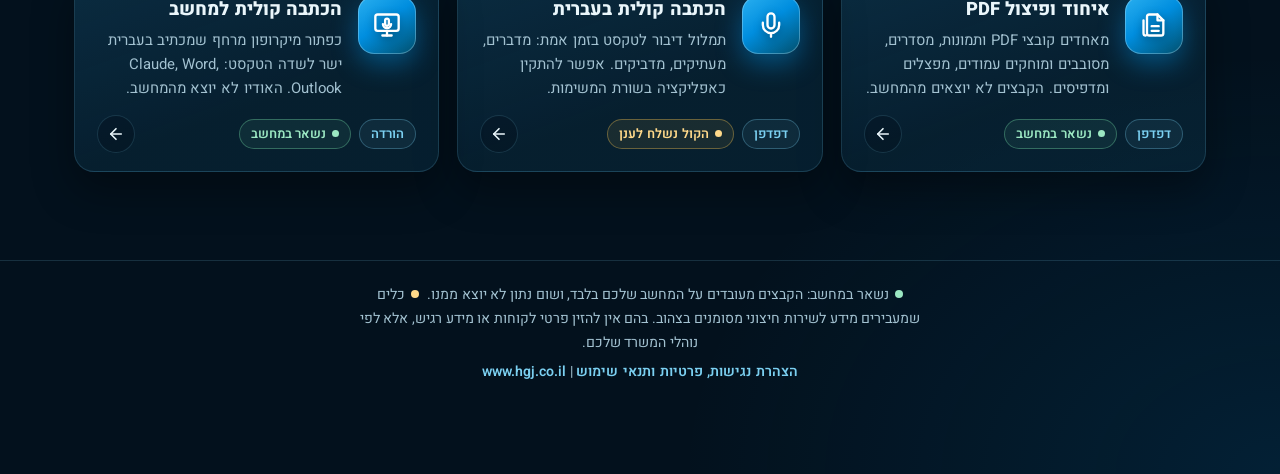
==== commit 730f2192: "סימון לאן הנתונים הולכים בכל כרטיס, ותיקון הסתירה בשורת התחתית כלים שמעבדים על המחשב מסומנים "נשאר ב" ====
--- a/index.html
+++ b/index.html
@@ -256,9 +256,11 @@
   .card-body { grid-row: 1; grid-column: 2; transform: translateZ(20px); }
   .card h3 { margin: 2px 0 6px; font-size: 1.15rem; font-weight: 800; line-height: 1.35; }
   .card p { margin: 0; color: var(--ink-soft); font-size: .93rem; line-height: 1.6; }
-  .card-foot { grid-row: 2; grid-column: 1 / -1; display: flex; align-items: center; gap: 8px; transform: translateZ(14px); }
+  .card-foot { grid-row: 2; grid-column: 1 / -1; display: flex; flex-wrap: wrap; align-items: center; gap: 8px; transform: translateZ(14px); }
   .tag { font-size: .8125rem; font-weight: 600; color: var(--sky); padding: 3px 11px; border-radius: 999px; border: 1px solid rgba(123,208,241,.3); background: rgba(123,208,241,.07); }
   .tag.caution { color: #FFD98A; border-color: rgba(255,200,80,.35); background: rgba(255,200,80,.08); }
+  .tag.local { color: #9BE7C2; border-color: rgba(110,210,160,.38); background: rgba(110,210,160,.08); }
+  .tag.local::before, .tag.caution::before { content: ""; display: inline-block; width: 7px; height: 7px; border-radius: 50%; background: currentColor; margin-inline-end: 6px; vertical-align: 1px; }
   .go {
     margin-inline-start: auto; flex: none;
     width: 38px; height: 38px; border-radius: 50%; display: grid; place-items: center; color: var(--ink);
@@ -275,7 +277,9 @@
   }
 
   footer { border-top: 1px solid var(--line); padding: 22px 0 90px; text-align: center; color: var(--ink-soft); font-size: .88rem; }
-  footer .foot-note { margin: 0 auto 6px; max-width: 62ch; }
+  footer .foot-note { margin: 0 auto 6px; max-width: 72ch; }
+  footer .dot { display: inline-block; width: 8px; height: 8px; border-radius: 50%; margin-inline-end: 6px; vertical-align: 1px; }
+  footer .dot.local { background: #9BE7C2; } footer .dot.caution { background: #FFD98A; margin-inline-start: 4px; }
   footer a { color: var(--sky); font-weight: 600; text-decoration: none; }
   footer a:hover { text-decoration: underline; }
 
@@ -434,7 +438,7 @@
             <h3>כלי סיור - הגנת הפרטיות</h3>
             <p>סיור ביקורת לפי חוק הגנת הפרטיות ותקנות אבטחת מידע: 72 סעיפים, צילום ראיות וייצוא דוח.</p>
           </span>
-          <span class="card-foot"><span class="tag">דפדפן</span><span class="tag">עובד בלי אינטרנט</span><span class="go" aria-hidden="true"><svg viewBox="0 0 24 24" fill="none" stroke="currentColor" stroke-width="2.2" stroke-linecap="round" stroke-linejoin="round"><path d="M19 12H5"/><path d="M12 19l-7-7 7-7"/></svg></span></span>
+          <span class="card-foot"><span class="tag">דפדפן</span><span class="tag local">נשאר במכשיר</span><span class="go" aria-hidden="true"><svg viewBox="0 0 24 24" fill="none" stroke="currentColor" stroke-width="2.2" stroke-linecap="round" stroke-linejoin="round"><path d="M19 12H5"/><path d="M12 19l-7-7 7-7"/></svg></span></span>
         </a>
         <a class="card" href="data-masking/">
           <span class="icon" aria-hidden="true"><svg viewBox="0 0 24 24" fill="none" stroke="currentColor" stroke-width="2" stroke-linecap="round" stroke-linejoin="round"><path d="M12 22s8-4 8-10V5l-8-3-8 3v7c0 6 8 10 8 10z"/><path d="M9 12l2 2 4-4"/></svg></span>
@@ -442,7 +446,7 @@
             <h3>כלי מיסוך מזהים</h3>
             <p>מיסוך הפיך של מזהים בקובצי Excel לפני שיתוף לניתוח, עם שחזור מלא בסוף התהליך.</p>
           </span>
-          <span class="card-foot"><span class="tag">הורדה</span><span class="tag">Windows + Python</span><span class="go" aria-hidden="true"><svg viewBox="0 0 24 24" fill="none" stroke="currentColor" stroke-width="2.2" stroke-linecap="round" stroke-linejoin="round"><path d="M19 12H5"/><path d="M12 19l-7-7 7-7"/></svg></span></span>
+          <span class="card-foot"><span class="tag">הורדה</span><span class="tag local">נשאר במחשב</span><span class="go" aria-hidden="true"><svg viewBox="0 0 24 24" fill="none" stroke="currentColor" stroke-width="2.2" stroke-linecap="round" stroke-linejoin="round"><path d="M19 12H5"/><path d="M12 19l-7-7 7-7"/></svg></span></span>
         </a>
         <a class="card" href="pii-redactor/">
           <span class="icon" aria-hidden="true"><svg viewBox="0 0 24 24" fill="none" stroke="currentColor" stroke-width="2" stroke-linecap="round" stroke-linejoin="round"><path d="M17.94 17.94A10.07 10.07 0 0 1 12 20C5 20 1 12 1 12a18.45 18.45 0 0 1 5.06-5.94"/><path d="M9.9 4.24A9.12 9.12 0 0 1 12 4c7 0 11 8 11 8a18.5 18.5 0 0 1-2.16 3.19"/><path d="M14.12 14.12a3 3 0 1 1-4.24-4.24"/><line x1="1" y1="1" x2="23" y2="23"/></svg></span>
@@ -450,7 +454,7 @@
             <h3>מנקה נתונים אישיים</h3>
             <p>מסתיר שמות, ת.ז, ח.פ, טלפון, אימייל ו-IBAN בקובצי PDF, Word, Excel ותמונות לפני העלאה ל-AI.</p>
           </span>
-          <span class="card-foot"><span class="tag">הורדה</span><span class="tag">בלי התקנה</span><span class="go" aria-hidden="true"><svg viewBox="0 0 24 24" fill="none" stroke="currentColor" stroke-width="2.2" stroke-linecap="round" stroke-linejoin="round"><path d="M19 12H5"/><path d="M12 19l-7-7 7-7"/></svg></span></span>
+          <span class="card-foot"><span class="tag">הורדה</span><span class="tag local">נשאר במחשב</span><span class="go" aria-hidden="true"><svg viewBox="0 0 24 24" fill="none" stroke="currentColor" stroke-width="2.2" stroke-linecap="round" stroke-linejoin="round"><path d="M19 12H5"/><path d="M12 19l-7-7 7-7"/></svg></span></span>
         </a>
       </div>
     </section>
@@ -471,7 +475,7 @@
             <h3>הגהת דוחות כספיים</h3>
             <p>בודק דוח כספי לפני שליחה ללקוח: כתיב, מינוח, מבנה, גילויים ואימות מספרי, ומפיק דוח ממצאים באקסל.</p>
           </span>
-          <span class="card-foot"><span class="tag">סקיל של Claude</span><span class="go" aria-hidden="true"><svg viewBox="0 0 24 24" fill="none" stroke="currentColor" stroke-width="2.2" stroke-linecap="round" stroke-linejoin="round"><path d="M19 12H5"/><path d="M12 19l-7-7 7-7"/></svg></span></span>
+          <span class="card-foot"><span class="tag">סקיל של Claude</span><span class="tag caution">עובר ל-Claude</span><span class="go" aria-hidden="true"><svg viewBox="0 0 24 24" fill="none" stroke="currentColor" stroke-width="2.2" stroke-linecap="round" stroke-linejoin="round"><path d="M19 12H5"/><path d="M12 19l-7-7 7-7"/></svg></span></span>
         </a>
         <a class="card" href="audit-standards-toolkit/">
           <span class="icon" aria-hidden="true"><svg viewBox="0 0 24 24" fill="none" stroke="currentColor" stroke-width="2" stroke-linecap="round" stroke-linejoin="round"><path d="M12 3v18"/><path d="M5 7h14"/><path d="M8 7l-3 6h6z"/><path d="M16 7l3 6h-6z"/><path d="M8 21h8"/></svg></span>
@@ -479,7 +483,7 @@
             <h3>מתכנן הביקורת</h3>
             <p>תיעוד שלב התכנון לפי תקני ביקורת (ישראל): סקירה אנליטית, דגלי סיכון, ספי מהותיות וניירות עבודה ל-7 תקנים.</p>
           </span>
-          <span class="card-foot"><span class="tag">סקיל של Claude</span><span class="tag caution">עובד על נתוני לקוח</span><span class="go" aria-hidden="true"><svg viewBox="0 0 24 24" fill="none" stroke="currentColor" stroke-width="2.2" stroke-linecap="round" stroke-linejoin="round"><path d="M19 12H5"/><path d="M12 19l-7-7 7-7"/></svg></span></span>
+          <span class="card-foot"><span class="tag">סקיל של Claude</span><span class="tag caution">עובר ל-Claude</span><span class="go" aria-hidden="true"><svg viewBox="0 0 24 24" fill="none" stroke="currentColor" stroke-width="2.2" stroke-linecap="round" stroke-linejoin="round"><path d="M19 12H5"/><path d="M12 19l-7-7 7-7"/></svg></span></span>
         </a>
       </div>
     </section>
@@ -500,7 +504,7 @@
             <h3>איחוד ופיצול PDF</h3>
             <p>מאחדים קובצי PDF ותמונות, מסדרים, מסובבים ומוחקים עמודים, מפצלים ומדפיסים. הקבצים לא יוצאים מהמחשב.</p>
           </span>
-          <span class="card-foot"><span class="tag">דפדפן</span><span class="tag">Chrome / Edge</span><span class="go" aria-hidden="true"><svg viewBox="0 0 24 24" fill="none" stroke="currentColor" stroke-width="2.2" stroke-linecap="round" stroke-linejoin="round"><path d="M19 12H5"/><path d="M12 19l-7-7 7-7"/></svg></span></span>
+          <span class="card-foot"><span class="tag">דפדפן</span><span class="tag local">נשאר במחשב</span><span class="go" aria-hidden="true"><svg viewBox="0 0 24 24" fill="none" stroke="currentColor" stroke-width="2.2" stroke-linecap="round" stroke-linejoin="round"><path d="M19 12H5"/><path d="M12 19l-7-7 7-7"/></svg></span></span>
         </a>
         <a class="card" href="dictation/">
           <span class="icon" aria-hidden="true"><svg viewBox="0 0 24 24" fill="none" stroke="currentColor" stroke-width="2" stroke-linecap="round" stroke-linejoin="round"><path d="M12 2a3 3 0 0 0-3 3v7a3 3 0 0 0 6 0V5a3 3 0 0 0-3-3z"/><path d="M19 10v2a7 7 0 0 1-14 0v-2"/><line x1="12" y1="19" x2="12" y2="22"/></svg></span>
@@ -508,7 +512,7 @@
             <h3>הכתבה קולית בעברית</h3>
             <p>תמלול דיבור לטקסט בזמן אמת: מדברים, מעתיקים, מדביקים. אפשר להתקין כאפליקציה בשורת המשימות.</p>
           </span>
-          <span class="card-foot"><span class="tag">דפדפן</span><span class="tag">Chrome / Edge</span><span class="go" aria-hidden="true"><svg viewBox="0 0 24 24" fill="none" stroke="currentColor" stroke-width="2.2" stroke-linecap="round" stroke-linejoin="round"><path d="M19 12H5"/><path d="M12 19l-7-7 7-7"/></svg></span></span>
+          <span class="card-foot"><span class="tag">דפדפן</span><span class="tag caution">הקול נשלח לענן</span><span class="go" aria-hidden="true"><svg viewBox="0 0 24 24" fill="none" stroke="currentColor" stroke-width="2.2" stroke-linecap="round" stroke-linejoin="round"><path d="M19 12H5"/><path d="M12 19l-7-7 7-7"/></svg></span></span>
         </a>
         <a class="card" href="dictation-desktop/">
           <span class="icon" aria-hidden="true"><svg viewBox="0 0 24 24" fill="none" stroke="currentColor" stroke-width="2" stroke-linecap="round" stroke-linejoin="round"><rect x="2" y="3" width="20" height="14" rx="2"/><path d="M8 21h8"/><path d="M12 17v4"/><path d="M12 6.5a1.6 1.6 0 0 0-1.6 1.6v3a1.6 1.6 0 0 0 3.2 0v-3A1.6 1.6 0 0 0 12 6.5z"/><path d="M15.5 11.2a3.5 3.5 0 0 1-7 0"/></svg></span>
@@ -516,7 +520,7 @@
             <h3>הכתבה קולית למחשב</h3>
             <p>כפתור מיקרופון מרחף שמכתיב בעברית ישר לשדה הטקסט: Claude, Word, Outlook. האודיו לא יוצא מהמחשב.</p>
           </span>
-          <span class="card-foot"><span class="tag">הורדה</span><span class="tag">מתקין Windows</span><span class="go" aria-hidden="true"><svg viewBox="0 0 24 24" fill="none" stroke="currentColor" stroke-width="2.2" stroke-linecap="round" stroke-linejoin="round"><path d="M19 12H5"/><path d="M12 19l-7-7 7-7"/></svg></span></span>
+          <span class="card-foot"><span class="tag">הורדה</span><span class="tag local">נשאר במחשב</span><span class="go" aria-hidden="true"><svg viewBox="0 0 24 24" fill="none" stroke="currentColor" stroke-width="2.2" stroke-linecap="round" stroke-linejoin="round"><path d="M19 12H5"/><path d="M12 19l-7-7 7-7"/></svg></span></span>
         </a>
       </div>
     </section>
@@ -531,7 +535,7 @@
 
 <footer>
   <div class="wrap">
-    <p class="foot-note">אין להזין בכלים פרטי לקוחות או מידע רגיש. בכלים שעובדים על נתוני לקוח, ההנחיות מופיעות בדף הכלי.</p>
+    <p class="foot-note"><span class="dot local"></span>נשאר במחשב: הקבצים מעובדים על המחשב שלכם בלבד, ושום נתון לא יוצא ממנו. <span class="dot caution"></span>כלים שמעבירים מידע לשירות חיצוני מסומנים בצהוב. בהם אין להזין פרטי לקוחות או מידע רגיש, אלא לפי נוהלי המשרד שלכם.</p>
     <a href="policy/">הצהרת נגישות, פרטיות ותנאי שימוש</a> | <a href="https://www.hgj.co.il" target="_blank" rel="noopener">www.hgj.co.il</a>
   </div>
 </footer>
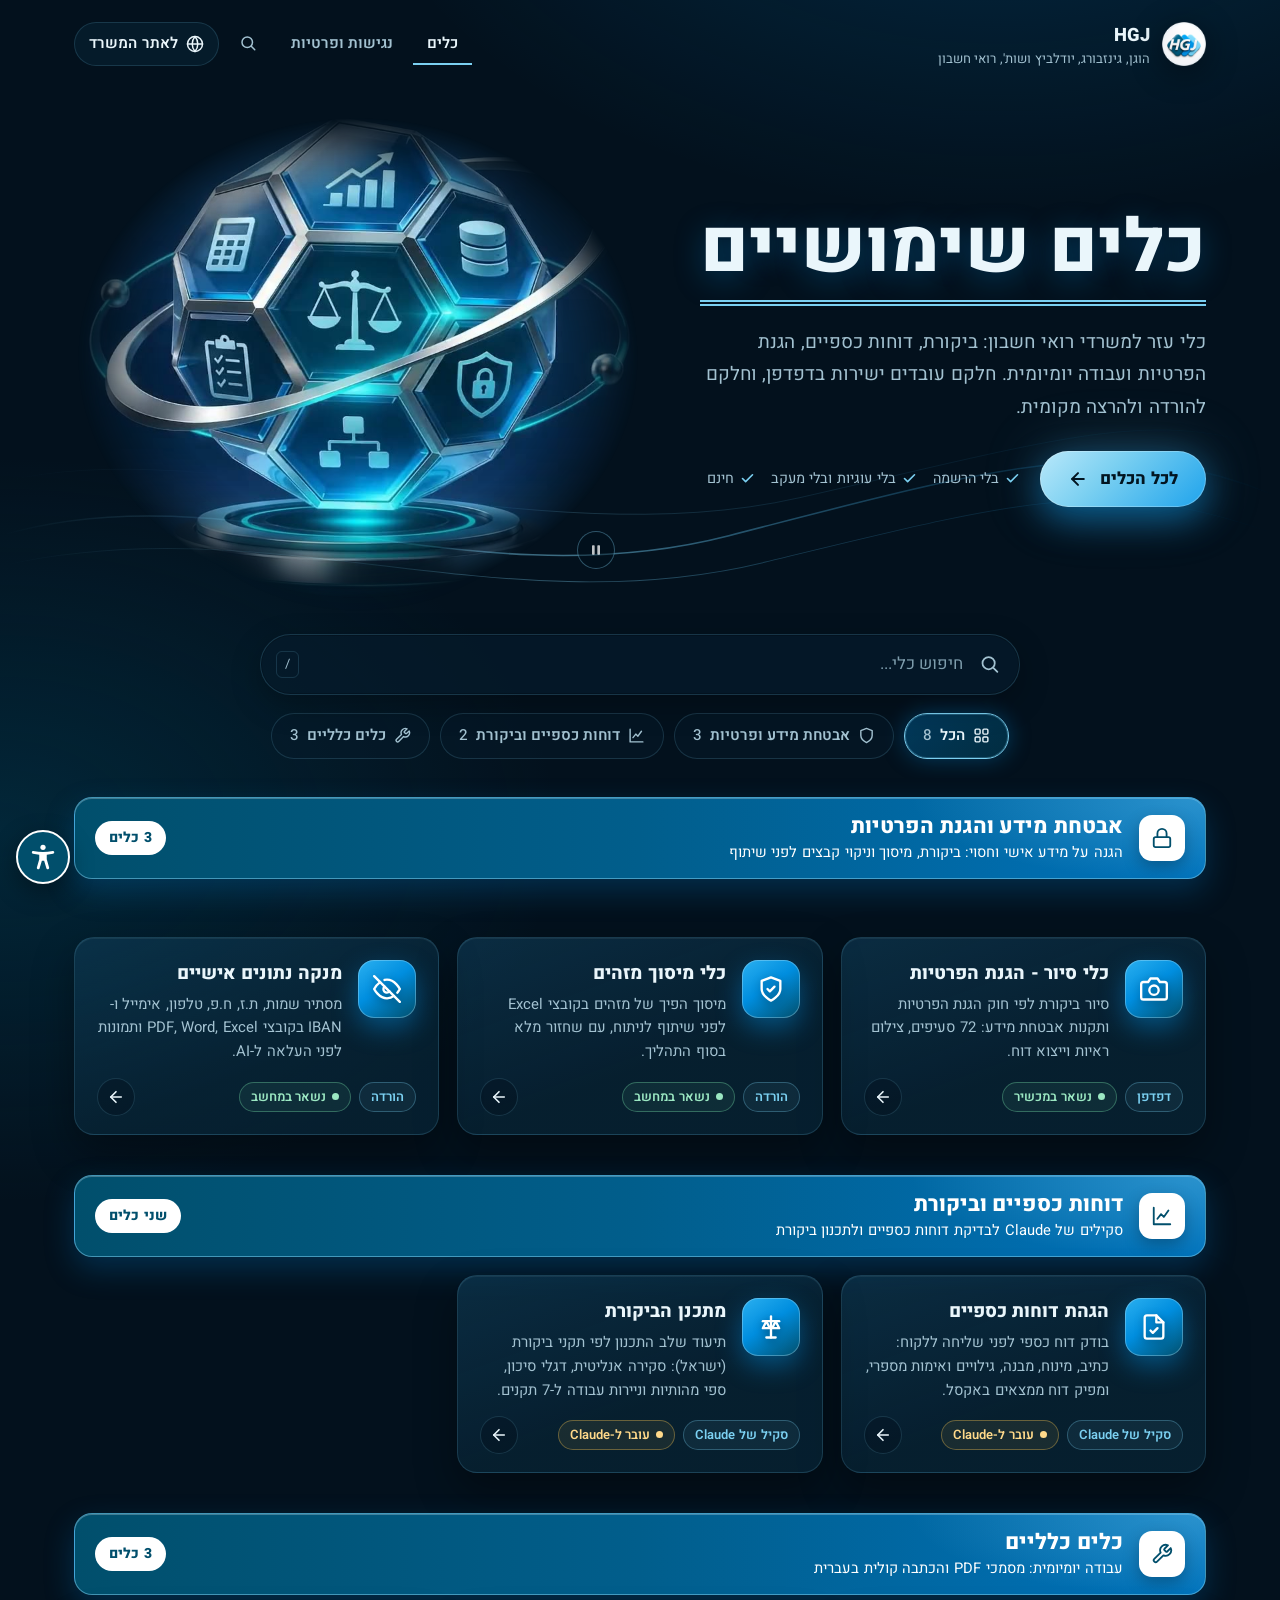
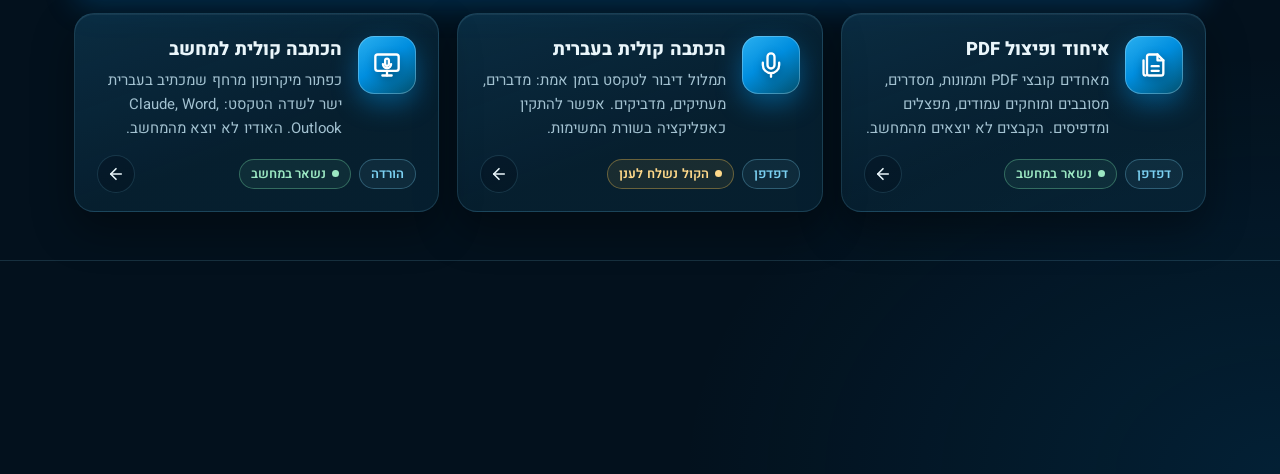
==== commit 4c9dc8ed: "אפקט כניסה בגלילה בדף הבית ובדפי הכלים רכיב עולה ונחשף כשהוא מגיע ל-85% מגובה המסך, במדרגות של 0.12 " ====
--- a/index.html
+++ b/index.html
@@ -10,6 +10,7 @@
 <title>כלים שימושיים | HGJ</title>
 <link rel="icon" href="logo-mark.png">
 <script src="home.js" defer></script>
+<script src="reveal.js" defer></script>
 <script src="a11y.js" defer></script>
 <style>
   @font-face {
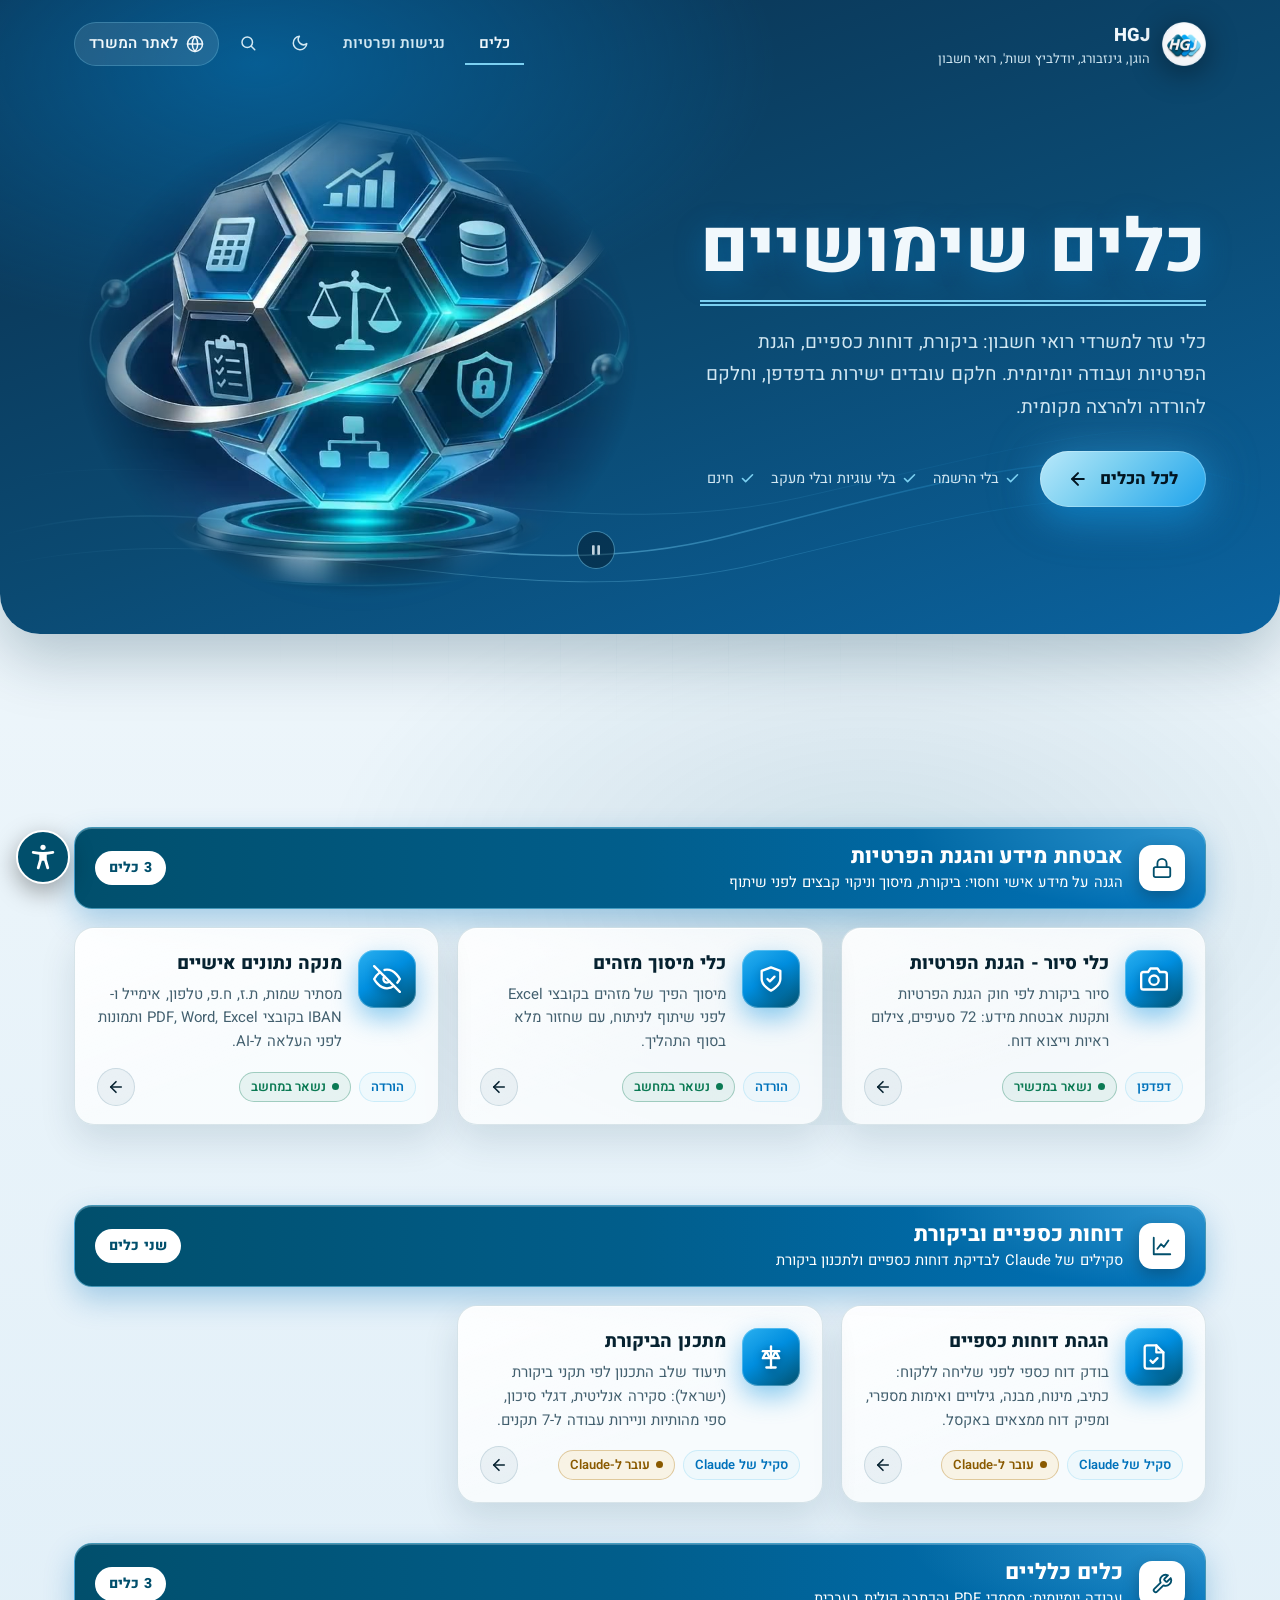
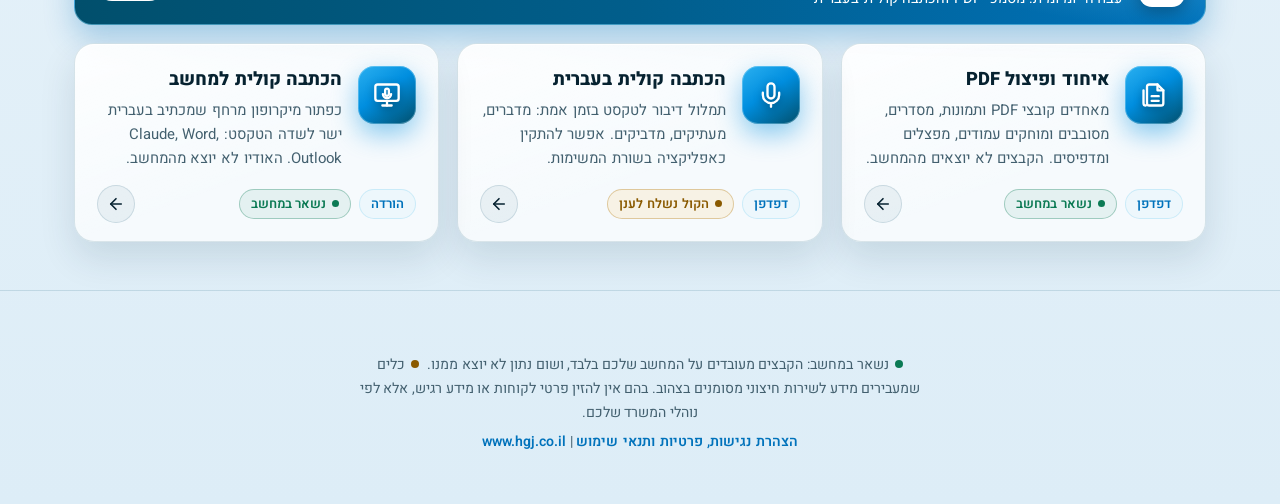
==== commit 0cbd3e59: "האתר בהיר כברירת מחדל, עם מתג בהיר/כהה, ורקע עם עומק במקום צבע אחיד - ברירת מחדל בהירה בגווני הלוגו " ====
--- a/index.html
+++ b/index.html
@@ -5,10 +5,11 @@
 <meta http-equiv="Content-Security-Policy" content="default-src 'self'; img-src 'self' data:; style-src 'self' 'unsafe-inline'; script-src 'self'; font-src 'self'; object-src 'none'; base-uri 'none'; form-action 'none'">
 <meta name="robots" content="noindex, nofollow">
 <meta name="viewport" content="width=device-width, initial-scale=1">
-<meta name="color-scheme" content="dark">
-<meta name="theme-color" content="#03111D">
+<meta name="color-scheme" content="dark light">
+<meta name="theme-color" content="#EAF4FA">
 <title>כלים שימושיים | HGJ</title>
 <link rel="icon" href="logo-mark.png">
+<script src="theme-init.js"></script>
 <script src="home.js" defer></script>
 <script src="reveal.js" defer></script>
 <script src="a11y.js" defer></script>
@@ -25,34 +26,77 @@
   }
   @view-transition { navigation: auto; }
 
-  /* צבעים: רק גווני הלוגו (#014F6C, #008EDF, #7BD0F1) על רקע כהה שנגזר מהם */
+  /* צבעים: רק גווני הלוגו (#014F6C, #008EDF, #7BD0F1). מצב בהיר כברירת מחדל, ומצב כהה במתג בתפריט */
   :root {
-    --bg: #03111D;
-    --bg-2: #061B2B;
-    --glass: rgba(10, 44, 64, .52);
-    --glass-hi: rgba(14, 58, 84, .66);
-    --line: rgba(123, 208, 241, .16);
-    --line-hi: rgba(123, 208, 241, .48);
-    --ink: #EAF6FB;
-    --ink-soft: #A3C2D1;
-    --teal: #014F6C;
-    --blue: #008EDF;
-    --sky: #7BD0F1;
+    --teal: #014F6C; --blue: #008EDF;
     --font-ui: "Heebo", "Segoe UI", "Assistant", "Rubik", system-ui, -apple-system, Arial, sans-serif;
     --radius: 20px;
+  }
+  :root[data-theme="dark"] {
+    --bg-top: #0E2C45; --bg: #0A2236; --bg-deep: #071A2A;
+    --glass: rgba(19, 63, 92, .50);
+    --glass-hi: rgba(28, 82, 116, .62);
+    --line: rgba(123, 208, 241, .20);
+    --line-hi: rgba(123, 208, 241, .55);
+    --ink: #F1F8FC;
+    --ink-soft: #B5D0DD;
+    --sky: #7BD0F1;
+    --field: rgba(9, 34, 54, .70);
+    --chip: rgba(9, 34, 54, .55);
+    --go-bg: rgba(6, 24, 38, .45);
+    --placeholder: #8FB0C0;
+    --local: #9BE7C2; --local-bd: rgba(110,210,160,.38); --local-bg: rgba(110,210,160,.08);
+    --caution: #FFD98A; --caution-bd: rgba(255,200,80,.35); --caution-bg: rgba(255,200,80,.08);
+    --card-shadow: 0 1px 0 rgba(255,255,255,.07) inset, 0 18px 40px rgba(0,0,0,.30);
+    --aurora-1: rgba(0,142,223,.42); --aurora-2: rgba(123,208,241,.22); --aurora-3: rgba(1,79,108,.55);
+    --grid-line: rgba(123,208,241,.06);
     color-scheme: dark;
   }
+  :root:not([data-theme="dark"]) {
+    --bg-top: #F4F9FC; --bg: #EAF4FA; --bg-deep: #DDEDF7;
+    --glass: rgba(255, 255, 255, .70);
+    --glass-hi: rgba(255, 255, 255, .92);
+    --line: rgba(1, 79, 108, .14);
+    --line-hi: rgba(0, 114, 187, .45);
+    --ink: #062230;
+    --ink-soft: #43606F;
+    --sky: #0072BB;
+    --field: rgba(255, 255, 255, .88);
+    --chip: rgba(255, 255, 255, .72);
+    --go-bg: rgba(1, 79, 108, .06);
+    --placeholder: #6A8593;
+    --local: #0B7A54; --local-bd: rgba(11,122,84,.32); --local-bg: rgba(11,122,84,.07);
+    --caution: #8A5A00; --caution-bd: rgba(170,110,0,.32); --caution-bg: rgba(255,190,60,.12);
+    --card-shadow: 0 1px 0 rgba(255,255,255,.9) inset, 0 16px 36px rgba(1,53,74,.12);
+    --aurora-1: rgba(0,142,223,.20); --aurora-2: rgba(123,208,241,.35); --aurora-3: rgba(1,79,108,.12);
+    --grid-line: rgba(1,79,108,.06);
+    color-scheme: light;
+  }
 
   * { box-sizing: border-box; }
-  html { scroll-behavior: smooth; background: var(--bg); }
+  html { scroll-behavior: smooth; background: linear-gradient(180deg, var(--bg-top) 0, var(--bg) 900px, var(--bg-deep) 100%); background-color: var(--bg); }
   html, body { margin: 0; }
-  body {
-    font-family: var(--font-ui); color: var(--ink); line-height: 1.7; word-spacing: .04em; overflow-x: hidden;
+  body { font-family: var(--font-ui); color: var(--ink); line-height: 1.7; word-spacing: .04em; overflow-x: hidden; background: transparent; }
+  /* שכבות אור שזזות לאט מאחורי הכל, ורשת דקה שנמסה לכיוון הקצוות */
+  body::before {
+    content: ""; position: fixed; inset: -25%; z-index: -2; pointer-events: none;
     background:
-      radial-gradient(1100px 700px at 78% -10%, rgba(0,142,223,.22), transparent 60%),
-      radial-gradient(900px 600px at 0% 40%, rgba(1,79,108,.35), transparent 62%),
-      radial-gradient(1000px 700px at 100% 100%, rgba(0,142,223,.12), transparent 60%),
-      var(--bg);
+      radial-gradient(38% 30% at 78% 18%, var(--aurora-1), transparent 70%),
+      radial-gradient(34% 28% at 18% 42%, var(--aurora-2), transparent 70%),
+      radial-gradient(40% 34% at 62% 82%, var(--aurora-3), transparent 72%);
+    animation: aurora 38s ease-in-out infinite alternate;
+  }
+  @keyframes aurora {
+    0%   { transform: translate3d(0, 0, 0) rotate(0deg) scale(1); }
+    50%  { transform: translate3d(-4%, 3%, 0) rotate(8deg) scale(1.06); }
+    100% { transform: translate3d(3%, -2%, 0) rotate(-6deg) scale(1.02); }
+  }
+  body::after {
+    content: ""; position: fixed; inset: 0; z-index: -1; pointer-events: none;
+    background-image: linear-gradient(var(--grid-line) 1px, transparent 1px), linear-gradient(90deg, var(--grid-line) 1px, transparent 1px);
+    background-size: 56px 56px;
+    -webkit-mask-image: radial-gradient(ellipse 70% 60% at 50% 30%, #000 30%, transparent 85%);
+            mask-image: radial-gradient(ellipse 70% 60% at 50% 30%, #000 30%, transparent 85%);
   }
   @media (prefers-reduced-motion: reduce) {
     html { scroll-behavior: auto; }
@@ -87,7 +131,7 @@
   .nav a:hover, .nav button:hover { color: var(--ink); background: rgba(123,208,241,.08); }
   .nav a[aria-current="page"] { color: var(--ink); box-shadow: inset 0 -2px 0 var(--sky); border-radius: 0; }
   .nav svg { width: 18px; height: 18px; }
-  .nav .ext { color: var(--ink); border: 1px solid var(--line); background: rgba(10,44,64,.4); }
+  .nav .ext { color: var(--ink); border: 1px solid var(--line); background: var(--chip); }
   .nav .ext:hover { border-color: var(--line-hi); }
   .nav .i-only { display: none; }
 
@@ -122,6 +166,23 @@
   .meta svg { width: 15px; height: 15px; color: var(--sky); }
   @keyframes rise { from { opacity: 0; transform: translateY(22px); } }
 
+  :root:not([data-theme="dark"]) .hero {
+    --ink: #F1F8FC; --ink-soft: #D2E8F3; --sky: #7BD0F1; --line: rgba(123,208,241,.28); --line-hi: rgba(123,208,241,.65);
+    --chip: rgba(255,255,255,.10); --grid-line: rgba(123,208,241,.08);
+    color: var(--ink); border-radius: 0 0 40px 40px;
+    background:
+      radial-gradient(800px 420px at 20% 10%, rgba(0,142,223,.45), transparent 65%),
+      linear-gradient(160deg, #0B2E4B 0%, #0B4A72 55%, #0A63A0 100%);
+    box-shadow: 0 24px 60px rgba(1,53,74,.25);
+  }
+  :root:not([data-theme="dark"]) main { margin-top: 30px; }
+  :root:not([data-theme="dark"]) .card:hover { box-shadow: var(--card-shadow), 0 0 40px rgba(0,142,223,.18); }
+
+  /* מתג בהיר/כהה */
+  .theme-btn .i-sun { display: none; }
+  :root[data-theme="dark"] .theme-btn .i-sun { display: block; }
+  :root[data-theme="dark"] .theme-btn .i-moon { display: none; }
+
   /* סרטון הכדור */
   .scene {
     position: relative; width: min(100%, 560px); aspect-ratio: 840 / 720; margin-inline: auto;
@@ -162,11 +223,11 @@
   .search input {
     width: 100%; font: inherit; font-size: 1.05rem; color: var(--ink);
     padding: 15px 56px 15px 20px; border-radius: 999px;
-    background: rgba(6,27,43,.72); border: 1px solid var(--line);
+    background: var(--field); border: 1px solid var(--line);
     box-shadow: 0 0 0 1px rgba(0,0,0,.2) inset, 0 10px 30px rgba(0,0,0,.25);
     transition: border-color .2s ease, box-shadow .2s ease;
   }
-  .search input::placeholder { color: #7E9DAD; opacity: 1; }
+  .search input::placeholder { color: var(--placeholder); opacity: 1; }
   .search input:focus { outline: none; border-color: var(--sky); box-shadow: 0 0 0 4px rgba(123,208,241,.18), 0 10px 30px rgba(0,0,0,.25); }
   .search input::-webkit-search-cancel-button { filter: invert(1) brightness(1.6); cursor: pointer; }
   .search svg { position: absolute; inset-inline-start: 20px; top: 50%; width: 21px; height: 21px; transform: translateY(-50%); color: var(--ink-soft); pointer-events: none; }
@@ -180,7 +241,7 @@
   .filters button {
     display: inline-flex; align-items: center; gap: 8px;
     font: inherit; font-weight: 600; font-size: .95rem; color: var(--ink-soft); cursor: pointer;
-    padding: 9px 18px; border-radius: 999px; border: 1px solid var(--line); background: rgba(6,27,43,.5);
+    padding: 9px 18px; border-radius: 999px; border: 1px solid var(--line); background: var(--chip);
     transition: background .2s ease, color .2s ease, border-color .2s ease;
   }
   .filters button svg { width: 17px; height: 17px; }
@@ -227,7 +288,7 @@
     padding: 22px 22px 18px; border-radius: var(--radius); text-decoration: none; color: var(--ink);
     background: linear-gradient(160deg, var(--glass-hi), var(--glass) 60%);
     border: 1px solid var(--line);
-    box-shadow: 0 1px 0 rgba(255,255,255,.06) inset, 0 18px 40px rgba(0,0,0,.35);
+    box-shadow: var(--card-shadow);
     transform-style: preserve-3d;
     transform: rotateX(var(--rx, 0deg)) rotateY(var(--ry, 0deg)) translateZ(0);
     transition: transform .22s cubic-bezier(.2,.7,.2,1), box-shadow .25s ease, border-color .25s ease;
@@ -259,17 +320,17 @@
   .card p { margin: 0; color: var(--ink-soft); font-size: .93rem; line-height: 1.6; }
   .card-foot { grid-row: 2; grid-column: 1 / -1; display: flex; flex-wrap: wrap; align-items: center; gap: 8px; transform: translateZ(14px); }
   .tag { font-size: .8125rem; font-weight: 600; color: var(--sky); padding: 3px 11px; border-radius: 999px; border: 1px solid rgba(123,208,241,.3); background: rgba(123,208,241,.07); }
-  .tag.caution { color: #FFD98A; border-color: rgba(255,200,80,.35); background: rgba(255,200,80,.08); }
-  .tag.local { color: #9BE7C2; border-color: rgba(110,210,160,.38); background: rgba(110,210,160,.08); }
+  .tag.caution { color: var(--caution); border-color: var(--caution-bd); background: var(--caution-bg); }
+  .tag.local { color: var(--local); border-color: var(--local-bd); background: var(--local-bg); }
   .tag.local::before, .tag.caution::before { content: ""; display: inline-block; width: 7px; height: 7px; border-radius: 50%; background: currentColor; margin-inline-end: 6px; vertical-align: 1px; }
   .go {
     margin-inline-start: auto; flex: none;
     width: 38px; height: 38px; border-radius: 50%; display: grid; place-items: center; color: var(--ink);
-    border: 1px solid var(--line); background: rgba(3,17,29,.4);
+    border: 1px solid var(--line); background: var(--go-bg);
     transition: background .25s ease, color .25s ease, transform .25s ease, border-color .25s ease;
   }
   .go svg { width: 18px; height: 18px; }
-  .card:hover .go { background: var(--sky); border-color: var(--sky); color: #021521; transform: translateX(-4px); }
+  .card:hover .go { background: var(--sky); border-color: var(--sky); color: var(--bg-deep); transform: translateX(-4px); }
 
   .empty { text-align: center; color: var(--ink-soft); padding: 30px 16px 50px; }
   .empty button {
@@ -280,7 +341,7 @@
   footer { border-top: 1px solid var(--line); padding: 22px 0 90px; text-align: center; color: var(--ink-soft); font-size: .88rem; }
   footer .foot-note { margin: 0 auto 6px; max-width: 72ch; }
   footer .dot { display: inline-block; width: 8px; height: 8px; border-radius: 50%; margin-inline-end: 6px; vertical-align: 1px; }
-  footer .dot.local { background: #9BE7C2; } footer .dot.caution { background: #FFD98A; margin-inline-start: 4px; }
+  footer .dot.local { background: var(--local); } footer .dot.caution { background: var(--caution); margin-inline-start: 4px; }
   footer a { color: var(--sky); font-weight: 600; text-decoration: none; }
   footer a:hover { text-decoration: underline; }
 
@@ -364,6 +425,7 @@
         <ul class="nav">
           <li><a href="#tools" aria-current="page">כלים</a></li>
           <li><a href="policy/" aria-label="נגישות ופרטיות"><span class="txt">נגישות ופרטיות</span><svg class="i-only" viewBox="0 0 24 24" fill="none" stroke="currentColor" stroke-width="2" stroke-linecap="round" stroke-linejoin="round" aria-hidden="true"><circle cx="12" cy="4.5" r="1.8"/><path d="M5 8.5l7 1.5 7-1.5M12 10v5l-3 6M12 15l3 6"/></svg></a></li>
+          <li><button type="button" class="theme-btn" id="theme-btn" aria-pressed="false" aria-label="מעבר למצב כהה"><svg class="i-sun" viewBox="0 0 24 24" fill="none" stroke="currentColor" stroke-width="2" stroke-linecap="round" stroke-linejoin="round" aria-hidden="true"><circle cx="12" cy="12" r="4.5"/><path d="M12 2v2M12 20v2M4.9 4.9l1.4 1.4M17.7 17.7l1.4 1.4M2 12h2M20 12h2M4.9 19.1l1.4-1.4M17.7 6.3l1.4-1.4"/></svg><svg class="i-moon" viewBox="0 0 24 24" fill="none" stroke="currentColor" stroke-width="2" stroke-linecap="round" stroke-linejoin="round" aria-hidden="true"><path d="M21 12.8A9 9 0 1 1 11.2 3a7 7 0 0 0 9.8 9.8z"/></svg></button></li>
           <li><button type="button" id="search-jump" aria-label="חיפוש כלי"><svg viewBox="0 0 24 24" fill="none" stroke="currentColor" stroke-width="2" stroke-linecap="round" stroke-linejoin="round" aria-hidden="true"><circle cx="11" cy="11" r="7"/><path d="M21 21l-4.3-4.3"/></svg></button></li>
           <li><a class="ext" href="https://www.hgj.co.il" target="_blank" rel="noopener" aria-label="לאתר המשרד (נפתח בלשונית חדשה)"><svg viewBox="0 0 24 24" fill="none" stroke="currentColor" stroke-width="2" stroke-linecap="round" stroke-linejoin="round" aria-hidden="true"><circle cx="12" cy="12" r="10"/><path d="M2 12h20"/><path d="M12 2a15.3 15.3 0 0 1 0 20a15.3 15.3 0 0 1 0-20z"/></svg><span class="txt">לאתר המשרד</span></a></li>
         </ul>
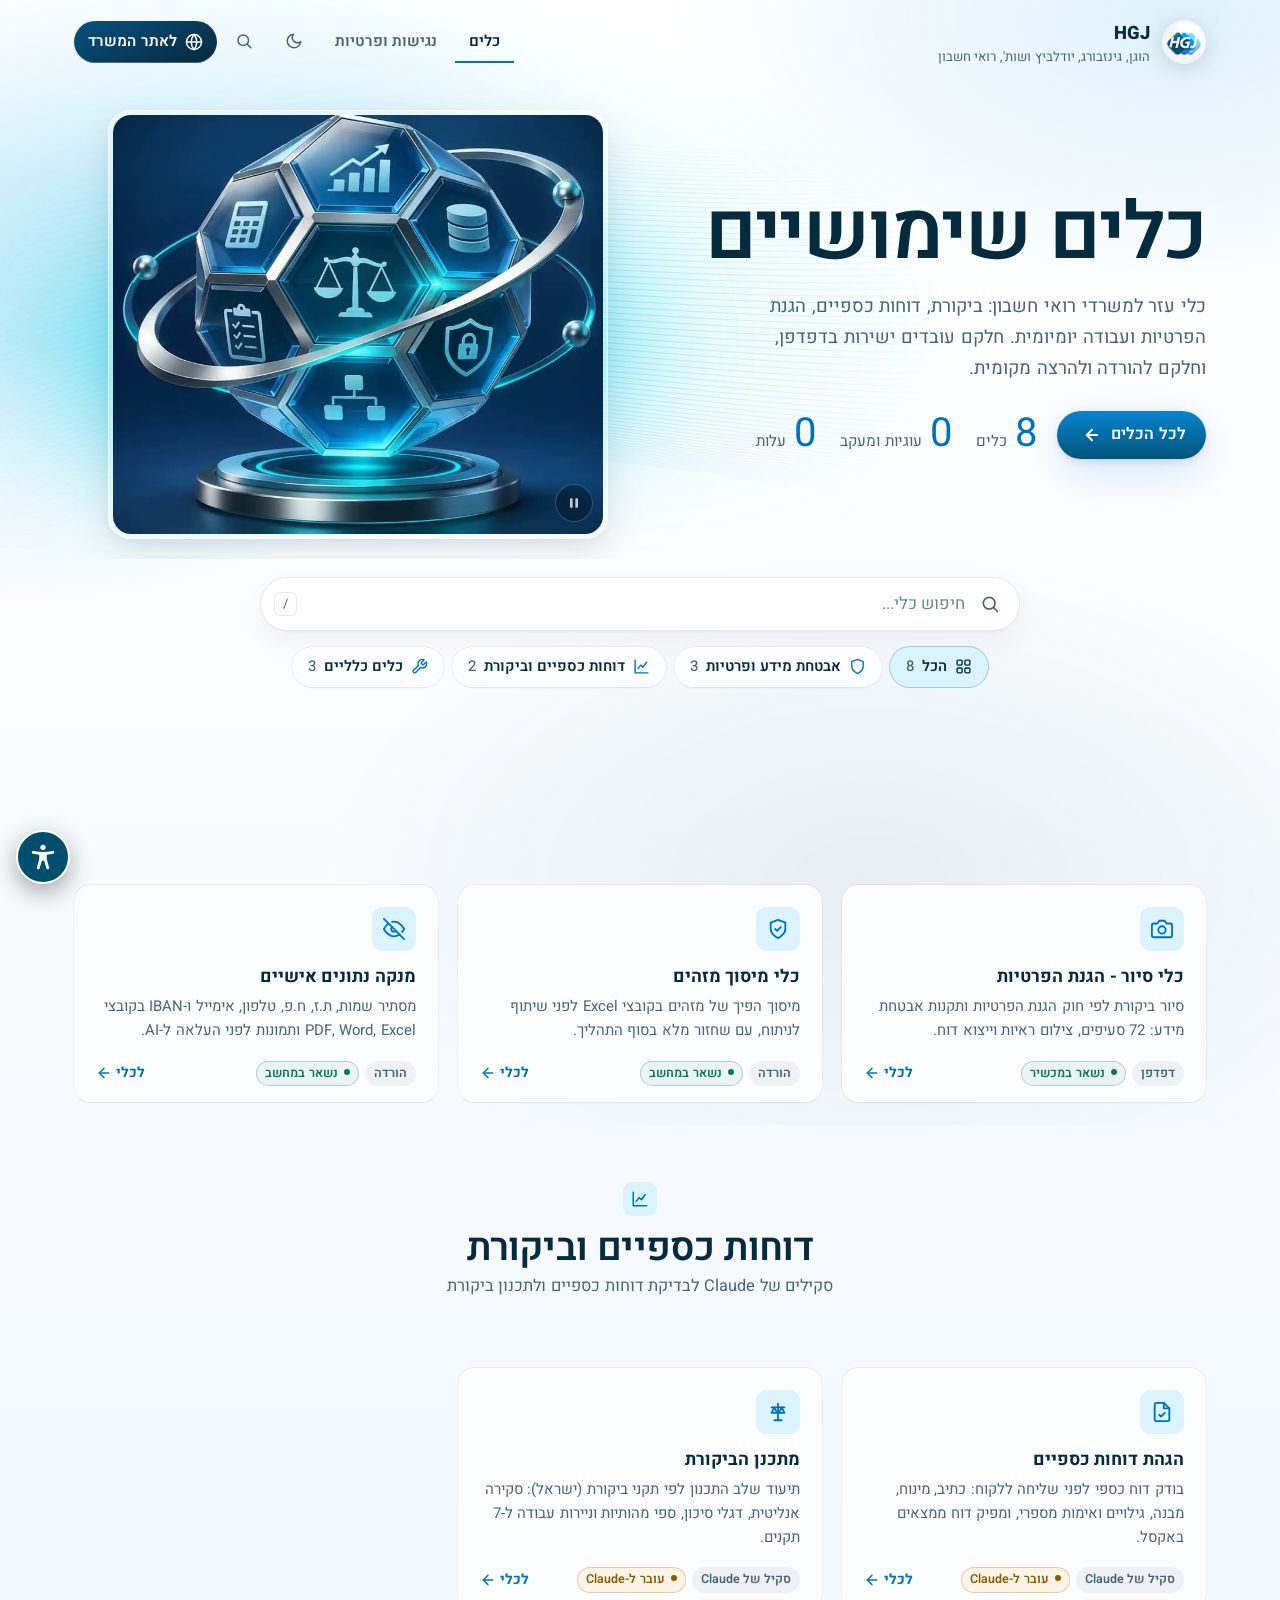
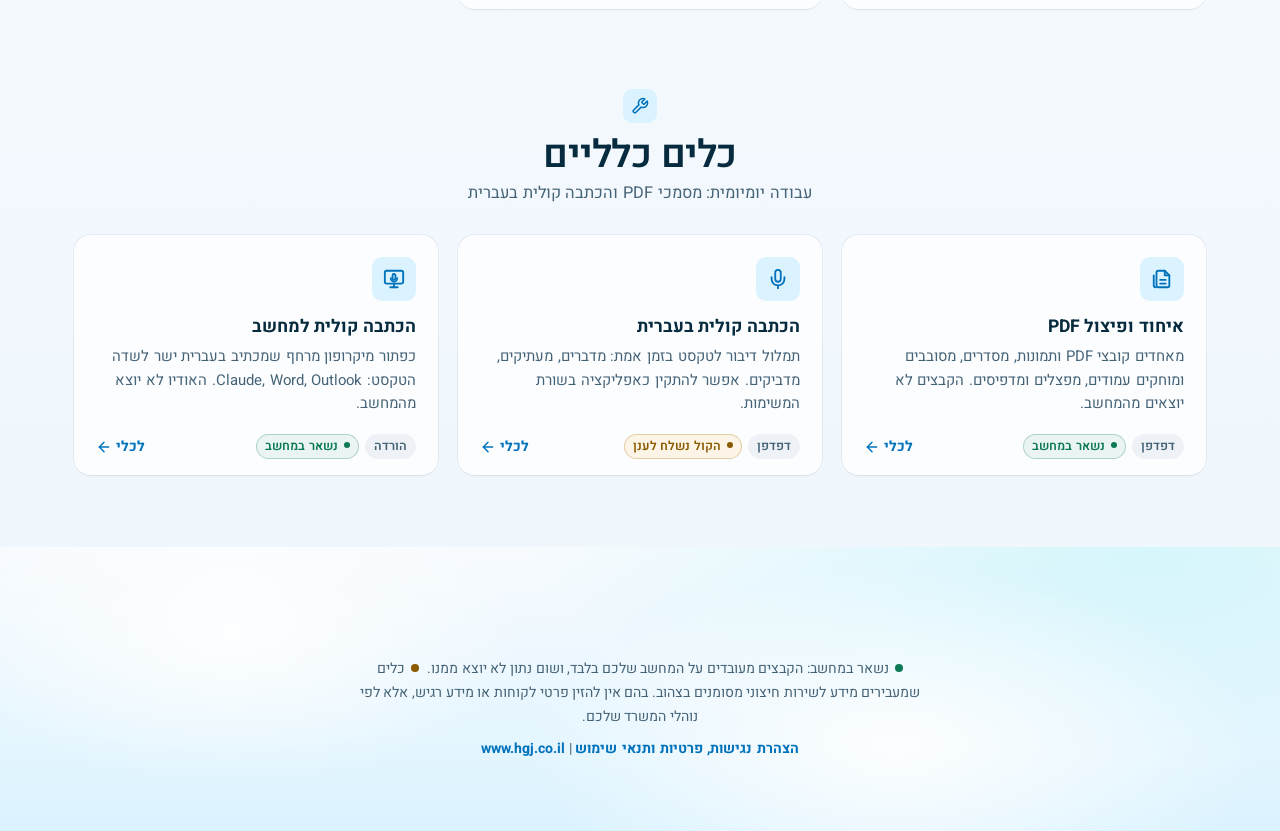
==== commit c989c332: "עיצוב חדש לאתר: בהיר ואוורירי, עם קווי גיליוש ושורת מספרים נבנו שלוש חלופות עיצוב והמשתמש בחר באוורי" ====
--- a/index.html
+++ b/index.html
@@ -6,7 +6,7 @@
 <meta name="robots" content="noindex, nofollow">
 <meta name="viewport" content="width=device-width, initial-scale=1">
 <meta name="color-scheme" content="dark light">
-<meta name="theme-color" content="#EAF4FA">
+<meta name="theme-color" content="#F8FBFE">
 <title>כלים שימושיים | HGJ</title>
 <link rel="icon" href="logo-mark.png">
 <script src="theme-init.js"></script>
@@ -26,58 +26,52 @@
   }
   @view-transition { navigation: auto; }
 
-  /* צבעים: רק גווני הלוגו (#014F6C, #008EDF, #7BD0F1). מצב בהיר כברירת מחדל, ומצב כהה במתג בתפריט */
+  /* עיצוב לפי מחקר Refero (11.11.2026). בסיס: Column (קנבס בהיר וטכני, דיו כהה, פרק כהה תחום אחד, כותרות פרק מסומנות,
+     כרטיסי קטלוג שקטים). מושאל: קווי גיליוש של שטר מ-Plaid, ואור תכלת מאחורי המדיה מ-Billow.
+     צבעים: רק גווני הלוגו (#014F6C, #008EDF, #7BD0F1). מצב בהיר כברירת מחדל, ומצב כהה במתג בתפריט */
   :root {
     --teal: #014F6C; --blue: #008EDF;
     --font-ui: "Heebo", "Segoe UI", "Assistant", "Rubik", system-ui, -apple-system, Arial, sans-serif;
-    --radius: 20px;
+    --radius: 8px;
+    --deep: linear-gradient(160deg, #03334B 0%, #01547A 55%, #0A6CAA 100%);
+  }
+  :root:not([data-theme="dark"]) {
+    --bg-top: #FAFCFE; --bg: #F3F8FB; --bg-deep: #E9F2F8; --panel: #EDF4F9;
+    --surface: rgba(255,255,255,.66); --surface-hi: #FFFFFF;
+    --edge: rgba(1,53,74,.07); --edge-2: rgba(1,53,74,.14); --rule: rgba(1,53,74,.12);
+    --ink: #0A2A3A; --ink-soft: #4A6472; --accent: #0072BB;
+    --tile-bg: #E4F3FB; --tile-ink: #0072BB;
+    --key: #0A2A3A; --key-ink: #FFFFFF;
+    --placeholder: #6A8593;
+    --local: #0B7A54; --local-bd: rgba(11,122,84,.28); --local-bg: rgba(11,122,84,.07);
+    --caution: #8A5A00; --caution-bd: rgba(170,110,0,.30); --caution-bg: rgba(255,190,60,.12);
+    --lift: 0 12px 32px rgba(1,53,74,.10);
+    --aurora-1: rgba(0,142,223,.12); --aurora-2: rgba(123,208,241,.24); --aurora-3: rgba(1,79,108,.07);
+    --dot: rgba(1,79,108,.13);
+    color-scheme: light;
   }
   :root[data-theme="dark"] {
-    --bg-top: #0E2C45; --bg: #0A2236; --bg-deep: #071A2A;
-    --glass: rgba(19, 63, 92, .50);
-    --glass-hi: rgba(28, 82, 116, .62);
-    --line: rgba(123, 208, 241, .20);
-    --line-hi: rgba(123, 208, 241, .55);
-    --ink: #F1F8FC;
-    --ink-soft: #B5D0DD;
-    --sky: #7BD0F1;
-    --field: rgba(9, 34, 54, .70);
-    --chip: rgba(9, 34, 54, .55);
-    --go-bg: rgba(6, 24, 38, .45);
+    --bg-top: #0E2C45; --bg: #0A2236; --bg-deep: #071A2A; --panel: #0C2840;
+    --surface: rgba(19,58,86,.55); --surface-hi: rgba(26,72,104,.78);
+    --edge: rgba(123,208,241,.12); --edge-2: rgba(123,208,241,.24); --rule: rgba(123,208,241,.16);
+    --ink: #F1F8FC; --ink-soft: #B5D0DD; --accent: #7BD0F1;
+    --tile-bg: rgba(123,208,241,.12); --tile-ink: #7BD0F1;
+    --key: #7BD0F1; --key-ink: #062230;
     --placeholder: #8FB0C0;
-    --local: #9BE7C2; --local-bd: rgba(110,210,160,.38); --local-bg: rgba(110,210,160,.08);
-    --caution: #FFD98A; --caution-bd: rgba(255,200,80,.35); --caution-bg: rgba(255,200,80,.08);
-    --card-shadow: 0 1px 0 rgba(255,255,255,.07) inset, 0 18px 40px rgba(0,0,0,.30);
-    --aurora-1: rgba(0,142,223,.42); --aurora-2: rgba(123,208,241,.22); --aurora-3: rgba(1,79,108,.55);
-    --grid-line: rgba(123,208,241,.06);
+    --local: #9BE7C2; --local-bd: rgba(110,210,160,.34); --local-bg: rgba(110,210,160,.08);
+    --caution: #FFD98A; --caution-bd: rgba(255,200,80,.32); --caution-bg: rgba(255,200,80,.08);
+    --lift: 0 14px 36px rgba(0,0,0,.35);
+    --aurora-1: rgba(0,142,223,.34); --aurora-2: rgba(123,208,241,.16); --aurora-3: rgba(1,79,108,.45);
+    --dot: rgba(123,208,241,.10);
+    --deep: linear-gradient(160deg, #031423 0%, #04263A 55%, #063C57 100%);
     color-scheme: dark;
-  }
-  :root:not([data-theme="dark"]) {
-    --bg-top: #F4F9FC; --bg: #EAF4FA; --bg-deep: #DDEDF7;
-    --glass: rgba(255, 255, 255, .70);
-    --glass-hi: rgba(255, 255, 255, .92);
-    --line: rgba(1, 79, 108, .14);
-    --line-hi: rgba(0, 114, 187, .45);
-    --ink: #062230;
-    --ink-soft: #43606F;
-    --sky: #0072BB;
-    --field: rgba(255, 255, 255, .88);
-    --chip: rgba(255, 255, 255, .72);
-    --go-bg: rgba(1, 79, 108, .06);
-    --placeholder: #6A8593;
-    --local: #0B7A54; --local-bd: rgba(11,122,84,.32); --local-bg: rgba(11,122,84,.07);
-    --caution: #8A5A00; --caution-bd: rgba(170,110,0,.32); --caution-bg: rgba(255,190,60,.12);
-    --card-shadow: 0 1px 0 rgba(255,255,255,.9) inset, 0 16px 36px rgba(1,53,74,.12);
-    --aurora-1: rgba(0,142,223,.20); --aurora-2: rgba(123,208,241,.35); --aurora-3: rgba(1,79,108,.12);
-    --grid-line: rgba(1,79,108,.06);
-    color-scheme: light;
   }
 
   * { box-sizing: border-box; }
   html { scroll-behavior: smooth; background: linear-gradient(180deg, var(--bg-top) 0, var(--bg) 900px, var(--bg-deep) 100%); background-color: var(--bg); }
   html, body { margin: 0; }
   body { font-family: var(--font-ui); color: var(--ink); line-height: 1.7; word-spacing: .04em; overflow-x: hidden; background: transparent; }
-  /* שכבות אור שזזות לאט מאחורי הכל, ורשת דקה שנמסה לכיוון הקצוות */
+  /* אור רך שזז לאט מאחורי הכל, ושדה נקודות דק במקום רשת (Column: "dot fields") */
   body::before {
     content: ""; position: fixed; inset: -25%; z-index: -2; pointer-events: none;
     background:
@@ -93,10 +87,10 @@
   }
   body::after {
     content: ""; position: fixed; inset: 0; z-index: -1; pointer-events: none;
-    background-image: linear-gradient(var(--grid-line) 1px, transparent 1px), linear-gradient(90deg, var(--grid-line) 1px, transparent 1px);
-    background-size: 56px 56px;
-    -webkit-mask-image: radial-gradient(ellipse 70% 60% at 50% 30%, #000 30%, transparent 85%);
-            mask-image: radial-gradient(ellipse 70% 60% at 50% 30%, #000 30%, transparent 85%);
+    background-image: radial-gradient(circle, var(--dot) 1px, transparent 1.4px);
+    background-size: 18px 18px;
+    -webkit-mask-image: radial-gradient(ellipse 75% 60% at 50% 35%, #000 20%, transparent 80%);
+            mask-image: radial-gradient(ellipse 75% 60% at 50% 35%, #000 20%, transparent 80%);
   }
   @media (prefers-reduced-motion: reduce) {
     html { scroll-behavior: auto; }
@@ -106,86 +100,95 @@
   .sr-only { position: absolute; width: 1px; height: 1px; overflow: hidden; clip: rect(0 0 0 0); white-space: nowrap; }
   .skip-link {
     position: absolute; inset-inline-start: -9999px; top: 0; z-index: 50;
-    background: #fff; color: var(--teal); padding: 10px 18px; border-radius: 0 0 12px 12px; font-weight: 700; text-decoration: none;
+    background: #fff; color: var(--teal); padding: 10px 18px; border-radius: 0 0 8px 8px; font-weight: 700; text-decoration: none;
   }
   .skip-link:focus { inset-inline-start: 16px; }
-  :focus-visible { outline: 3px solid var(--sky); outline-offset: 3px; border-radius: 8px; }
+  :focus-visible { outline: 3px solid var(--accent); outline-offset: 3px; border-radius: 6px; }
 
   .wrap { max-width: 1180px; margin: 0 auto; padding-inline: 24px; }
+
+  /* ================= ראש הדף: פרק כהה תחום אחד (Column, "Deep platform"), עם קווי גיליוש (Plaid) ================= */
+  .hero {
+    position: relative; isolation: isolate; overflow: hidden;
+    margin: 12px 12px 0; padding-bottom: 34px; border-radius: 12px;
+    --ink: #F1F8FC; --ink-soft: #C9E3EF; --accent: #7BD0F1;
+    color: var(--ink);
+    background-color: #01476A;
+    background-image:
+      radial-gradient(circle, rgba(255,255,255,.075) 1px, transparent 1.2px),
+      radial-gradient(640px 420px at 24% 46%, rgba(0,142,223,.45), transparent 66%),
+      var(--deep);
+    background-size: 16px 16px, auto, auto;
+    border: 1px solid rgba(123,208,241,.16);
+    box-shadow: 0 1px 0 rgba(255,255,255,.08) inset, 0 24px 60px rgba(1,53,74,.18);
+  }
+  .hero::before {
+    content: ""; position: absolute; inset: 0; z-index: -1; pointer-events: none;
+    background: url("media/guilloche.svg") center 70% / cover no-repeat;
+    opacity: .55;
+    -webkit-mask-image: linear-gradient(to top, #000 30%, transparent 92%);
+            mask-image: linear-gradient(to top, #000 30%, transparent 92%);
+  }
 
   /* ================= סרגל עליון ================= */
   .topbar {
     position: relative; z-index: 3;
     display: flex; align-items: center; justify-content: space-between; gap: 18px;
-    padding-block: 20px;
+    padding-block: 18px;
   }
   .brand { display: inline-flex; align-items: center; gap: 12px; text-decoration: none; font-weight: 800; font-size: 1.15rem; }
   .brand img { width: 44px; height: 44px; display: block; filter: drop-shadow(0 6px 16px rgba(0,0,0,.45)); }
   .brand small { display: block; font-weight: 400; font-size: .8125rem; color: var(--ink-soft); line-height: 1.3; }
-  .nav { display: flex; align-items: center; gap: 6px; margin: 0; padding: 0; list-style: none; }
+  .nav { display: flex; align-items: center; gap: 4px; margin: 0; padding: 0; list-style: none; }
   .nav a, .nav button {
     display: inline-flex; align-items: center; gap: 8px; text-decoration: none; font: inherit; font-weight: 600; font-size: .95rem;
-    color: var(--ink-soft); background: none; border: 0; cursor: pointer; padding: 8px 14px; border-radius: 999px;
-    transition: color .2s ease, background .2s ease;
-  }
-  .nav a:hover, .nav button:hover { color: var(--ink); background: rgba(123,208,241,.08); }
-  .nav a[aria-current="page"] { color: var(--ink); box-shadow: inset 0 -2px 0 var(--sky); border-radius: 0; }
+    color: var(--ink-soft); background: none; border: 0; cursor: pointer; padding: 8px 14px; border-radius: 8px;
+    transition: color .2s ease, background .2s ease, box-shadow .2s ease;
+  }
+  .nav a:hover, .nav button:hover { color: var(--ink); background: rgba(255,255,255,.07); box-shadow: 0 0 0 1px rgba(255,255,255,.12); }
+  .nav a[aria-current="page"] { color: var(--ink); box-shadow: inset 0 -2px 0 var(--accent); border-radius: 0; }
   .nav svg { width: 18px; height: 18px; }
-  .nav .ext { color: var(--ink); border: 1px solid var(--line); background: var(--chip); }
-  .nav .ext:hover { border-color: var(--line-hi); }
+  .nav .ext { color: var(--ink); background: rgba(255,255,255,.08); box-shadow: 0 0 0 1px rgba(255,255,255,.18); }
+  .nav .ext:hover { background: rgba(255,255,255,.14); }
   .nav .i-only { display: none; }
 
-  /* ================= ראש הדף ================= */
-  .hero { position: relative; isolation: isolate; overflow: hidden; padding-bottom: 36px; }
-  .waves { position: absolute; inset-inline: 0; bottom: 0; width: 100%; height: 72%; z-index: -1; pointer-events: none; opacity: .9; }
   .hero-grid {
     display: grid; grid-template-columns: minmax(0, 1fr) minmax(0, 1.05fr); align-items: center; gap: 24px;
-    margin-top: clamp(8px, 3vw, 30px);
+    margin-top: clamp(8px, 3vw, 26px);
   }
   .title {
-    margin: 0 0 20px; font-weight: 800; letter-spacing: normal; line-height: 1.08;
-    font-size: clamp(2.4rem, 1.2rem + 5vw, 4.6rem); white-space: nowrap;
+    margin: 0 0 18px; font-weight: 800; letter-spacing: -.01em; line-height: 1.08;
+    font-size: clamp(2.4rem, 1.2rem + 5vw, 4.5rem); white-space: nowrap; color: #E3F5FD;
     width: fit-content; padding-bottom: .16em;
-    border-bottom: .09em double var(--sky); /* קו סיכום כפול, כמו בשורת הסיכום בדוח */
-    text-shadow: 0 6px 30px rgba(0,142,223,.35);
+    border-bottom: .09em double var(--accent); /* קו סיכום כפול, כמו בשורת הסיכום בדוח */
     animation: rise .8s .1s both;
   }
-  .subtitle { margin: 0; max-width: 46ch; text-wrap: pretty; font-size: clamp(1rem, .9rem + .5vw, 1.18rem); color: var(--ink-soft); animation: rise .8s .25s both; }
-  .cta-row { display: flex; flex-wrap: wrap; align-items: center; gap: 14px 20px; margin-top: 28px; animation: rise .8s .4s both; }
+  .subtitle { margin: 0; max-width: 46ch; text-wrap: pretty; font-size: clamp(1rem, .9rem + .5vw, 1.15rem); color: var(--ink-soft); animation: rise .8s .25s both; }
+  .cta-row { display: flex; flex-wrap: wrap; align-items: center; gap: 14px 22px; margin-top: 26px; animation: rise .8s .4s both; }
+  /* מקש קטן ופיזי, לבן על הפרק הכהה (Column, "Primary button") */
   .cta {
-    display: inline-flex; align-items: center; gap: 12px; text-decoration: none; font-weight: 800; font-size: 1.05rem;
-    padding: 14px 28px; border-radius: 999px; color: #021521;
-    background: linear-gradient(135deg, #B9E8FA 0%, #7BD0F1 40%, #1EA3EC 100%);
-    box-shadow: 0 0 0 1px rgba(255,255,255,.25) inset, 0 12px 34px rgba(0,142,223,.5), 0 0 60px rgba(123,208,241,.25);
-    transition: transform .2s ease, box-shadow .2s ease;
-  }
-  .cta:hover { transform: translateY(-2px); box-shadow: 0 0 0 1px rgba(255,255,255,.35) inset, 0 16px 44px rgba(0,142,223,.65), 0 0 80px rgba(123,208,241,.35); }
-  .cta svg { width: 20px; height: 20px; }
-  .meta { display: flex; flex-wrap: wrap; gap: 6px 16px; margin: 0; padding: 0; list-style: none; color: var(--ink-soft); font-size: .9rem; }
-  .meta li { display: inline-flex; align-items: center; gap: 6px; }
-  .meta svg { width: 15px; height: 15px; color: var(--sky); }
+    display: inline-flex; align-items: center; gap: 10px; text-decoration: none; font-weight: 700; font-size: 1rem;
+    height: 46px; padding: 0 22px; border-radius: 8px; color: #032F45;
+    background: linear-gradient(180deg, #FFFFFF 0%, #EAF6FC 100%);
+    box-shadow: 0 0 0 1px rgba(255,255,255,.6) inset, 0 1px 2px rgba(0,0,0,.25), 0 10px 28px rgba(0,0,0,.28);
+    transition: transform .2s ease, box-shadow .2s ease, background .2s ease;
+  }
+  .cta:hover { transform: translateY(-1px); background: #fff; box-shadow: 0 0 0 1px #fff inset, 0 1px 2px rgba(0,0,0,.25), 0 14px 34px rgba(0,0,0,.32), 0 0 0 4px rgba(123,208,241,.22); }
+  .cta svg { width: 18px; height: 18px; }
+  .meta { display: flex; flex-wrap: wrap; gap: 8px 18px; margin: 0; padding: 0; list-style: none; color: var(--ink-soft); font-size: .9rem; }
+  .meta li { display: inline-flex; align-items: center; gap: 7px; }
+  /* עיגול סימון קטן (Billow, "check discs") */
+  .meta svg { width: 20px; height: 20px; padding: 4px; border-radius: 50%; color: #7BD0F1; background: rgba(123,208,241,.16); box-shadow: 0 0 0 1px rgba(123,208,241,.3) inset; }
   @keyframes rise { from { opacity: 0; transform: translateY(22px); } }
-
-  :root:not([data-theme="dark"]) .hero {
-    --ink: #F1F8FC; --ink-soft: #D2E8F3; --sky: #7BD0F1; --line: rgba(123,208,241,.28); --line-hi: rgba(123,208,241,.65);
-    --chip: rgba(255,255,255,.10); --grid-line: rgba(123,208,241,.08);
-    color: var(--ink); border-radius: 0 0 40px 40px;
-    background:
-      radial-gradient(800px 420px at 20% 10%, rgba(0,142,223,.45), transparent 65%),
-      linear-gradient(160deg, #0B2E4B 0%, #0B4A72 55%, #0A63A0 100%);
-    box-shadow: 0 24px 60px rgba(1,53,74,.25);
-  }
-  :root:not([data-theme="dark"]) main { margin-top: 30px; }
-  :root:not([data-theme="dark"]) .card:hover { box-shadow: var(--card-shadow), 0 0 40px rgba(0,142,223,.18); }
 
   /* מתג בהיר/כהה */
   .theme-btn .i-sun { display: none; }
   :root[data-theme="dark"] .theme-btn .i-sun { display: block; }
   :root[data-theme="dark"] .theme-btn .i-moon { display: none; }
 
-  /* סרטון הכדור */
+  /* סרטון הכדור, עם אור תכלת וכחול מאחוריו (Billow, "luminous product stage") */
   .scene {
-    position: relative; width: min(100%, 560px); aspect-ratio: 840 / 720; margin-inline: auto;
+    position: relative; width: min(100%, 540px); aspect-ratio: 840 / 720; margin-inline: auto;
     perspective: 1400px; animation: rise 1s .2s both;
   }
   .scene-in {
@@ -199,13 +202,17 @@
             mask-image: radial-gradient(closest-side, #000 70%, transparent 100%);
   }
   .scene::before {
-    content: ""; position: absolute; inset: 14% 8% -4%; z-index: -1; border-radius: 50%;
-    background: radial-gradient(closest-side, rgba(0,142,223,.45), transparent 75%); filter: blur(34px);
+    content: ""; position: absolute; inset: 10% 2% -6%; z-index: -1; border-radius: 50%;
+    background:
+      radial-gradient(40% 50% at 22% 55%, rgba(123,208,241,.42), transparent 70%),
+      radial-gradient(40% 50% at 78% 50%, rgba(123,208,241,.36), transparent 70%),
+      radial-gradient(45% 55% at 50% 45%, rgba(0,142,223,.55), transparent 72%);
+    filter: blur(36px);
   }
   .motion-btn {
     position: absolute; inset-block-end: 6%; inset-inline-start: 4%; z-index: 2;
-    width: 38px; height: 38px; border-radius: 50%; display: grid; place-items: center; cursor: pointer;
-    color: #fff; background: rgba(3,17,29,.6); border: 1px solid var(--line-hi);
+    width: 38px; height: 38px; border-radius: 8px; display: grid; place-items: center; cursor: pointer;
+    color: #fff; background: rgba(3,17,29,.55); border: 1px solid rgba(123,208,241,.4);
     opacity: .75; transition: opacity .2s ease;
   }
   .motion-btn:hover, .motion-btn:focus-visible { opacity: 1; }
@@ -215,134 +222,145 @@
   .motion-btn[aria-pressed="true"] .i-pause { display: none; }
 
   /* ================= חיפוש וסינון ================= */
-  main { position: relative; z-index: 2; padding-bottom: 48px; }
-  .finder { display: flex; flex-direction: column; align-items: center; gap: 18px; margin: 0 auto 38px; }
-  .search {
-    position: relative; width: min(100%, 760px);
-  }
+  main { position: relative; z-index: 2; padding-bottom: 40px; margin-top: 34px; }
+  .finder { display: flex; flex-direction: column; align-items: center; gap: 16px; margin: 0 auto 44px; }
+  .search { position: relative; width: min(100%, 760px); }
   .search input {
     width: 100%; font: inherit; font-size: 1.05rem; color: var(--ink);
-    padding: 15px 56px 15px 20px; border-radius: 999px;
-    background: var(--field); border: 1px solid var(--line);
-    box-shadow: 0 0 0 1px rgba(0,0,0,.2) inset, 0 10px 30px rgba(0,0,0,.25);
+    height: 54px; padding: 0 54px 0 20px; border-radius: 10px;
+    background: var(--surface-hi); border: 1px solid var(--edge-2);
+    box-shadow: 0 1px 3px var(--edge), 0 10px 30px rgba(1,53,74,.07);
     transition: border-color .2s ease, box-shadow .2s ease;
   }
   .search input::placeholder { color: var(--placeholder); opacity: 1; }
-  .search input:focus { outline: none; border-color: var(--sky); box-shadow: 0 0 0 4px rgba(123,208,241,.18), 0 10px 30px rgba(0,0,0,.25); }
-  .search input::-webkit-search-cancel-button { filter: invert(1) brightness(1.6); cursor: pointer; }
-  .search svg { position: absolute; inset-inline-start: 20px; top: 50%; width: 21px; height: 21px; transform: translateY(-50%); color: var(--ink-soft); pointer-events: none; }
+  .search input:focus { outline: none; border-color: var(--accent); box-shadow: 0 0 0 4px rgba(0,142,223,.16), 0 10px 30px rgba(1,53,74,.07); }
+  :root[data-theme="dark"] .search input::-webkit-search-cancel-button { filter: invert(1) brightness(1.6); }
+  .search input::-webkit-search-cancel-button { cursor: pointer; }
+  .search svg { position: absolute; inset-inline-start: 20px; top: 50%; width: 20px; height: 20px; transform: translateY(-50%); color: var(--ink-soft); pointer-events: none; }
   .search kbd {
-    position: absolute; inset-inline-end: 16px; top: 50%; transform: translateY(-50%);
-    font: inherit; font-size: .8125rem; color: var(--ink-soft); padding: 1px 8px; border-radius: 6px; border: 1px solid var(--line);
+    position: absolute; inset-inline-end: 14px; top: 50%; transform: translateY(-50%);
+    font: inherit; font-size: .8125rem; color: var(--ink-soft); padding: 0 8px; border-radius: 6px; border: 1px solid var(--edge-2); background: var(--surface);
   }
   .search input:focus ~ kbd, .search input:not(:placeholder-shown) ~ kbd { display: none; }
 
-  .filters { display: flex; gap: 10px; flex-wrap: wrap; justify-content: center; }
+  /* מקשי סינון חלביים, והנבחר בדיו כהה (Column, "Secondary button" ו-"Primary button") */
+  .filters { display: flex; gap: 8px; flex-wrap: wrap; justify-content: center; }
   .filters button {
     display: inline-flex; align-items: center; gap: 8px;
-    font: inherit; font-weight: 600; font-size: .95rem; color: var(--ink-soft); cursor: pointer;
-    padding: 9px 18px; border-radius: 999px; border: 1px solid var(--line); background: var(--chip);
-    transition: background .2s ease, color .2s ease, border-color .2s ease;
-  }
-  .filters button svg { width: 17px; height: 17px; }
-  .filters button:hover { color: var(--ink); border-color: var(--line-hi); }
-  .filters button[aria-pressed="true"] {
-    color: var(--ink); border-color: var(--sky);
-    background: linear-gradient(135deg, rgba(0,142,223,.32), rgba(1,79,108,.45));
-    box-shadow: 0 0 0 1px rgba(123,208,241,.25) inset, 0 0 22px rgba(0,142,223,.35);
-  }
-  .filters .n { color: var(--ink-soft); font-weight: 500; }
-
-  /* ================= קבוצות וכרטיסים ================= */
-  .group { margin-bottom: 40px; }
+    font: inherit; font-weight: 600; font-size: .93rem; color: var(--ink); cursor: pointer;
+    height: 40px; padding: 0 16px; border-radius: 8px; border: 0;
+    background: var(--surface); box-shadow: 0 0 0 1px var(--edge-2);
+    -webkit-backdrop-filter: blur(4px); backdrop-filter: blur(4px);
+    transition: background .2s ease, color .2s ease, box-shadow .2s ease;
+  }
+  .filters button svg { width: 17px; height: 17px; color: var(--accent); }
+  .filters button:hover { background: var(--surface-hi); box-shadow: 0 0 0 1px var(--edge-2), 0 1px 2px rgba(1,53,74,.12); }
+  .filters button[aria-pressed="true"] { color: var(--key-ink); background: var(--key); box-shadow: 0 0 0 1px var(--key), 0 2px 6px rgba(1,53,74,.25); }
+  .filters button[aria-pressed="true"] svg { color: currentColor; }
+  .filters .n { font-weight: 500; opacity: .72; }
+
+  /* ================= קבוצות: כותרת פרק מסומנת, בלי קופסה (Column, "Marked section lead") ================= */
+  main .wrap { counter-reset: grp; }
+  .group { margin-bottom: 56px; counter-increment: grp; }
   .group[hidden], .card[hidden] { display: none; }
-  /* כותרת קבוצה: פס מלא בכחול של הלוגו, כדי שייראה שונה מהכרטיסים הכהים שמתחתיו */
   .group-head {
-    position: relative; display: flex; align-items: center; gap: 16px; margin-bottom: 18px;
-    padding: 14px 20px; border-radius: 18px; overflow: hidden; isolation: isolate;
-    background: linear-gradient(to left, #0072BB 0%, #015E8C 50%, #014F6C 100%);
-    border: 1px solid rgba(123,208,241,.55);
-    box-shadow: 0 12px 30px rgba(0,114,187,.30), 0 1px 0 rgba(255,255,255,.25) inset;
-  }
-  .group-head::before {
-    content: ""; position: absolute; inset: 0; z-index: -1; pointer-events: none;
-    background: radial-gradient(420px 120px at 100% 0%, rgba(123,208,241,.35), transparent 70%);
+    display: grid; grid-template-columns: auto minmax(0, 1fr) auto; align-items: center; column-gap: 16px;
+    margin-bottom: 22px; padding-top: 20px; border-top: 1px solid var(--rule);
   }
   .group-ico {
-    flex: none; width: 46px; height: 46px; border-radius: 13px; display: grid; place-items: center;
-    color: #014F6C; background: #fff; box-shadow: 0 6px 16px rgba(0,0,0,.25);
-  }
-  .group-ico svg { width: 22px; height: 22px; }
-  .group-txt { min-width: 0; flex: 1; }
-  .group-title { margin: 0; font-size: 1.35rem; font-weight: 800; line-height: 1.3; color: #fff; }
-  .group-desc { margin: 2px 0 0; font-size: .92rem; line-height: 1.5; color: #fff; }
+    flex: none; width: 48px; height: 48px; border-radius: 10px; display: grid; place-items: center;
+    color: var(--tile-ink); background: var(--tile-bg);
+    box-shadow: 0 0 0 1px var(--edge-2), 0 1px 2px rgba(1,53,74,.10), 0 1px 0 rgba(255,255,255,.7) inset;
+  }
+  .group-ico svg { width: 23px; height: 23px; }
+  .group-txt { min-width: 0; }
+  .group-txt::before {
+    content: "תחום " counter(grp, decimal-leading-zero); display: block;
+    font-size: .78rem; font-weight: 700; letter-spacing: .04em; color: var(--accent); line-height: 1.4;
+  }
+  .group-title { margin: 0; font-size: clamp(1.35rem, 1.05rem + 1vw, 1.8rem); font-weight: 800; line-height: 1.25; letter-spacing: -.005em; color: var(--ink); }
+  .group-desc { margin: 2px 0 0; font-size: .98rem; line-height: 1.5; color: var(--ink-soft); }
   .group-count {
-    flex: none; white-space: nowrap; font-size: .875rem; font-weight: 800; color: #014F6C;
-    padding: 5px 14px; border-radius: 999px; background: #fff;
-  }
-
-  .grid { display: grid; grid-template-columns: repeat(auto-fill, minmax(320px, 1fr)); gap: 18px; perspective: 1400px; }
-
+    align-self: center; white-space: nowrap; font-size: .82rem; font-weight: 700; color: var(--ink-soft);
+    padding: 3px 10px; border-radius: 6px; background: var(--surface); box-shadow: 0 0 0 1px var(--edge-2);
+  }
+
+  /* ================= כרטיסים: כרטיס קטלוג שקט, קישור צמוד לתחתית (Column, "Catalog card") ================= */
+  .grid { display: grid; grid-template-columns: repeat(auto-fill, minmax(320px, 1fr)); gap: 20px; perspective: 1400px; }
   .card {
-    position: relative; display: grid; grid-template-columns: auto minmax(0, 1fr); grid-template-rows: 1fr auto; column-gap: 16px; row-gap: 14px;
-    padding: 22px 22px 18px; border-radius: var(--radius); text-decoration: none; color: var(--ink);
-    background: linear-gradient(160deg, var(--glass-hi), var(--glass) 60%);
-    border: 1px solid var(--line);
-    box-shadow: var(--card-shadow);
+    position: relative; display: grid; grid-template-columns: minmax(0, 1fr); grid-template-rows: auto 1fr auto; row-gap: 14px;
+    padding: 22px 22px 16px; border-radius: var(--radius); text-decoration: none; color: var(--ink);
+    background: var(--surface); border: 0;
+    box-shadow: 0 0 0 1px var(--edge-2), 0 1px 3px var(--edge);
+    -webkit-backdrop-filter: blur(3px); backdrop-filter: blur(3px);
     transform-style: preserve-3d;
     transform: rotateX(var(--rx, 0deg)) rotateY(var(--ry, 0deg)) translateZ(0);
-    transition: transform .22s cubic-bezier(.2,.7,.2,1), box-shadow .25s ease, border-color .25s ease;
+    transition: transform .22s cubic-bezier(.2,.7,.2,1), box-shadow .75s ease, background-color .4s ease;
     overflow: hidden;
   }
   .card::after {
-    content: ""; position: absolute; inset: 0; pointer-events: none; opacity: 0; transition: opacity .25s ease;
-    background: radial-gradient(380px circle at var(--mx, 50%) var(--my, 0%), rgba(123,208,241,.16), transparent 60%);
-  }
-  .card:hover, .card:focus-visible {
-    border-color: var(--line-hi);
-    box-shadow: 0 1px 0 rgba(255,255,255,.08) inset, 0 24px 50px rgba(0,0,0,.45), 0 0 40px rgba(0,142,223,.22);
-  }
+    content: ""; position: absolute; inset: 0; pointer-events: none; opacity: 0; transition: opacity .3s ease;
+    background: radial-gradient(360px circle at var(--mx, 50%) var(--my, 0%), rgba(0,142,223,.08), transparent 60%);
+  }
+  .card:hover, .card:focus-visible { background: var(--surface-hi); box-shadow: 0 0 0 1px var(--edge-2), var(--lift); }
   .card:hover::after, .card:focus-visible::after { opacity: 1; }
   .card > * { position: relative; z-index: 1; }
 
   .icon {
     grid-row: 1; grid-column: 1;
-    width: 58px; height: 58px; border-radius: 16px; display: grid; place-items: center; color: #fff;
-    background: linear-gradient(145deg, #2BB0F0 0%, #008EDF 45%, #014F6C 100%);
-    box-shadow: 0 0 0 1px rgba(185,232,250,.35) inset, 0 10px 26px rgba(0,142,223,.45);
-    transform: translateZ(36px);
-    transition: transform .3s cubic-bezier(.2,.8,.2,1);
-  }
-  .icon svg { width: 28px; height: 28px; filter: drop-shadow(0 2px 4px rgba(0,0,0,.35)); }
-  .card:hover .icon { transform: translateZ(36px) translateY(-3px) scale(1.05); }
-  .card-body { grid-row: 1; grid-column: 2; transform: translateZ(20px); }
-  .card h3 { margin: 2px 0 6px; font-size: 1.15rem; font-weight: 800; line-height: 1.35; }
+    width: 44px; height: 44px; border-radius: 10px; display: grid; place-items: center;
+    color: var(--tile-ink); background: var(--tile-bg);
+    box-shadow: 0 0 0 1px var(--edge-2), 0 1px 2px rgba(1,53,74,.10), 0 1px 0 rgba(255,255,255,.7) inset;
+    transform: translateZ(30px);
+    transition: transform .3s cubic-bezier(.2,.8,.2,1), background .3s ease, color .3s ease;
+  }
+  .icon svg { width: 22px; height: 22px; }
+  .card:hover .icon { transform: translateZ(30px) translateY(-2px); background: var(--key); color: var(--key-ink); }
+  .card-body { grid-row: 2; grid-column: 1; transform: translateZ(18px); }
+  .card h3 { margin: 0 0 6px; font-size: 1.1rem; font-weight: 700; line-height: 1.35; }
   .card p { margin: 0; color: var(--ink-soft); font-size: .93rem; line-height: 1.6; }
-  .card-foot { grid-row: 2; grid-column: 1 / -1; display: flex; flex-wrap: wrap; align-items: center; gap: 8px; transform: translateZ(14px); }
-  .tag { font-size: .8125rem; font-weight: 600; color: var(--sky); padding: 3px 11px; border-radius: 999px; border: 1px solid rgba(123,208,241,.3); background: rgba(123,208,241,.07); }
-  .tag.caution { color: var(--caution); border-color: var(--caution-bd); background: var(--caution-bg); }
-  .tag.local { color: var(--local); border-color: var(--local-bd); background: var(--local-bg); }
-  .tag.local::before, .tag.caution::before { content: ""; display: inline-block; width: 7px; height: 7px; border-radius: 50%; background: currentColor; margin-inline-end: 6px; vertical-align: 1px; }
+  /* שורת התחתית מופרדת בקו מקווקו, כמו שורת סיכום בטבלה */
+  .card-foot {
+    grid-row: 3; grid-column: 1; display: flex; flex-wrap: wrap; align-items: center; gap: 6px;
+    padding-top: 13px; border-top: 1px dashed var(--rule); transform: translateZ(12px);
+  }
+  .tag { font-size: .78rem; font-weight: 600; color: var(--accent); padding: 2px 9px; border-radius: 6px; background: var(--tile-bg); }
+  .tag.caution { color: var(--caution); background: var(--caution-bg); box-shadow: 0 0 0 1px var(--caution-bd) inset; }
+  .tag.local { color: var(--local); background: var(--local-bg); box-shadow: 0 0 0 1px var(--local-bd) inset; }
+  .tag.local::before, .tag.caution::before { content: ""; display: inline-block; width: 6px; height: 6px; border-radius: 50%; background: currentColor; margin-inline-end: 6px; vertical-align: 2px; }
   .go {
-    margin-inline-start: auto; flex: none;
-    width: 38px; height: 38px; border-radius: 50%; display: grid; place-items: center; color: var(--ink);
-    border: 1px solid var(--line); background: var(--go-bg);
-    transition: background .25s ease, color .25s ease, transform .25s ease, border-color .25s ease;
-  }
-  .go svg { width: 18px; height: 18px; }
-  .card:hover .go { background: var(--sky); border-color: var(--sky); color: var(--bg-deep); transform: translateX(-4px); }
+    margin-inline-start: auto; flex: none; display: inline-flex; align-items: center; gap: 4px;
+    font-size: .88rem; font-weight: 700; color: var(--accent);
+    transition: color .2s ease;
+  }
+  .go::before { content: "לכלי"; }
+  .go svg { width: 16px; height: 16px; transition: transform .25s ease; }
+  .card:hover .go { color: var(--ink); }
+  .card:hover .go svg { transform: translateX(-4px); }
 
   .empty { text-align: center; color: var(--ink-soft); padding: 30px 16px 50px; }
   .empty button {
-    font: inherit; font-weight: 700; color: var(--sky); background: none; cursor: pointer;
-    border: 1px solid var(--line-hi); border-radius: 999px; padding: 8px 18px; margin-top: 10px;
-  }
-
-  footer { border-top: 1px solid var(--line); padding: 22px 0 90px; text-align: center; color: var(--ink-soft); font-size: .88rem; }
-  footer .foot-note { margin: 0 auto 6px; max-width: 72ch; }
+    font: inherit; font-weight: 700; color: var(--accent); background: var(--surface); cursor: pointer;
+    border: 0; box-shadow: 0 0 0 1px var(--edge-2); border-radius: 8px; height: 40px; padding: 0 18px; margin-top: 10px;
+  }
+
+  /* ================= תחתית: לוח בהיר ותחום (Column, "Closing field") ================= */
+  footer {
+    position: relative; isolation: isolate; overflow: hidden;
+    margin: 0 12px 84px; padding: 26px 0; border-radius: 12px;
+    background: var(--panel); border: 1px solid var(--rule);
+    text-align: center; color: var(--ink-soft); font-size: .88rem;
+  }
+  footer::before {
+    content: ""; position: absolute; inset: 0; z-index: -1; pointer-events: none;
+    background: url("media/guilloche.svg") center 60% / cover no-repeat; opacity: .5;
+    filter: brightness(.55) saturate(1.4);
+  }
+  :root[data-theme="dark"] footer::before { filter: none; opacity: .35; }
+  footer .foot-note { margin: 0 auto 8px; max-width: 72ch; }
   footer .dot { display: inline-block; width: 8px; height: 8px; border-radius: 50%; margin-inline-end: 6px; vertical-align: 1px; }
   footer .dot.local { background: var(--local); } footer .dot.caution { background: var(--caution); margin-inline-start: 4px; }
-  footer a { color: var(--sky); font-weight: 600; text-decoration: none; }
+  footer a { color: var(--accent); font-weight: 700; text-decoration: none; }
   footer a:hover { text-decoration: underline; }
 
   @media (max-width: 860px) {
@@ -360,41 +378,132 @@
     .grid { grid-template-columns: 1fr; }
     .search kbd { display: none; }
   }
-  /* כפתור הנגישות בטלפון: קטן יותר, ומוסתר בזמן הקלדה בחיפוש */
-  /* טלפון: חיפוש וסינון קומפקטיים, הסינון בשורה אחת שגוללים לצד */
+  /* טלפון: ראש דף צמוד יותר, חיפוש וסינון קומפקטיים, הסינון בשורה אחת שגוללים לצד, וכרטיס עם אייקון לצד הכותרת */
   @media (max-width: 640px) {
-    .finder { gap: 12px; margin-bottom: 26px; }
-    .search input { font-size: 1rem; padding: 11px 46px 11px 16px; }
-    .search svg { inset-inline-start: 16px; width: 19px; height: 19px; }
+    .hero { margin: 8px 8px 0; padding-bottom: 26px; }
+    main { margin-top: 24px; }
+    .finder { gap: 12px; margin-bottom: 30px; }
+    .search input { font-size: 1rem; height: 46px; padding: 0 44px 0 16px; }
+    .search svg { inset-inline-start: 15px; width: 18px; height: 18px; }
     .filters {
       flex-wrap: nowrap; justify-content: flex-start; overflow-x: auto; width: calc(100% + 32px);
       margin-inline: -16px; padding: 2px 16px 8px; scrollbar-width: none; scroll-snap-type: x proximity;
       -webkit-mask-image: linear-gradient(to left, #000 88%, transparent); mask-image: linear-gradient(to left, #000 88%, transparent);
     }
     .filters::-webkit-scrollbar { display: none; }
-    .filters button { flex: none; padding: 7px 13px; font-size: .875rem; gap: 6px; scroll-snap-align: start; }
+    .filters button { flex: none; height: 36px; padding: 0 12px; font-size: .875rem; gap: 6px; scroll-snap-align: start; }
     .filters button svg { width: 15px; height: 15px; }
-    .group { margin-bottom: 30px; }
-    .group-head {
-      display: grid; grid-template-columns: auto minmax(0, 1fr); column-gap: 12px; row-gap: 4px; align-items: center;
-      margin-bottom: 14px; padding: 11px 14px; border-radius: 16px;
-    }
-    .group-ico { grid-row: 1 / 3; width: 42px; height: 42px; border-radius: 12px; }
-    .group-ico svg { width: 21px; height: 21px; }
-    .group-txt { grid-column: 2; grid-row: 1; }
-    .group-title { font-size: 1.1rem; }
+    .group { margin-bottom: 36px; }
+    .group-head { column-gap: 12px; margin-bottom: 14px; padding-top: 14px; }
+    .group-ico { width: 40px; height: 40px; }
+    .group-ico svg { width: 20px; height: 20px; }
+    .group-title { font-size: 1.2rem; }
     .group-desc { display: none; }
-    .group-count { grid-column: 2; grid-row: 2; justify-self: start; font-size: .78rem; padding: 1px 10px; }
-    .card { padding: 18px 16px 14px; column-gap: 14px; row-gap: 12px; }
-    .icon { width: 50px; height: 50px; border-radius: 14px; }
-    .icon svg { width: 24px; height: 24px; }
-    footer { font-size: .8125rem; line-height: 1.6; padding: 18px 0 84px; }
-  }
-  @media (max-width: 640px) {
+    .card { grid-template-columns: auto minmax(0, 1fr); grid-template-rows: auto auto; column-gap: 14px; row-gap: 12px; padding: 16px 16px 12px; }
+    .icon { grid-row: 1; grid-column: 1; width: 40px; height: 40px; }
+    .icon svg { width: 20px; height: 20px; }
+    .card-body { grid-row: 1; grid-column: 2; }
+    .card-foot { grid-row: 2; grid-column: 1 / -1; padding-top: 10px; }
+    footer { margin: 0 8px 76px; font-size: .8125rem; line-height: 1.6; padding: 18px 0; }
     html #hgj-a11y-btn { width: 44px; height: 44px; left: 10px; }
     html #hgj-a11y-btn svg { width: 24px; height: 24px; }
     html.hgj-typing #hgj-a11y-btn { opacity: 0; pointer-events: none; }
-    .search input { padding-inline-end: 20px; }
+    .search input { padding-inline-end: 16px; }
+  }
+
+  /* ================= חלופה B, נבחרה ב-11.11.2026: אוורירית ובהירה (Billow) =================
+     נטען אחרי עיצוב הבסיס ודורס אותו. ראש הדף בלי פס כהה: הכדור במסגרת זכוכית מעל אור תכלת, כותרת גדולה ועדינה,
+     פתיחות פרק ממורכזות, כרטיסי נייר ותחתית בצבע שמיים. שני פרטים מחלופה C (Plaid): קווי גיליוש עדינים מאחורי הכדור,
+     ושורת מספרים גדולים ודקים מתחת לכותרת. במצב כהה אותו מבנה, על רקע הלילה של האתר */
+  :root:not([data-theme="dark"]) {
+    --bg-top: #FFFFFF; --bg: #F8FBFE; --bg-deep: #EEF6FC; --surface: rgba(252,253,255,.9);
+    --edge-2: rgba(0,28,46,.09); --ink: #062A3E; --ink-soft: #456377; --tile-bg: #DBF3FF;
+    --b-card: #FCFDFF; --b-ring: rgba(0,28,46,.10); --b-chip: #EEF2F6;
+    --b-key: linear-gradient(180deg, #0A84D0 0%, #01547A 100%); --b-key-hi: linear-gradient(180deg, #0B90E0 0%, #015E88 100%);
+    --b-glow-1: rgba(0,216,237,.16); --b-glow-2: rgba(0,142,223,.12); --b-lines: url("media/guilloche-ink.svg"); --b-lines-op: .75;
+    --b-sky: linear-gradient(180deg, #F8FBFE 0%, #DBF3FF 100%); --b-cloud: rgba(255,255,255,.9);
+  }
+  :root[data-theme="dark"] {
+    --b-card: rgba(19,58,86,.55); --b-ring: rgba(123,208,241,.14); --b-chip: rgba(123,208,241,.10);
+    --b-key: linear-gradient(180deg, #2BA3E8 0%, #0A6CAA 100%); --b-key-hi: linear-gradient(180deg, #3DB0F0 0%, #0B78BC 100%);
+    --b-glow-1: rgba(0,216,237,.14); --b-glow-2: rgba(0,142,223,.22); --b-lines: url("media/guilloche.svg"); --b-lines-op: .45;
+    --b-sky: linear-gradient(180deg, #0A2236 0%, #0C3350 100%); --b-cloud: rgba(123,208,241,.08);
+  }
+  body::after { display: none; }
+  .hero {
+    margin: 0; border-radius: 0; border: 0; box-shadow: none; padding-bottom: 20px; color: var(--ink);
+    background: none;
+  }
+  /* האור יושב בשכבה נפרדת שדועכת בתחתית, כדי שלא ייחתך בקו חד בסוף אזור הכותרת */
+  .hero::after {
+    content: ""; position: absolute; inset: 0; z-index: -2; pointer-events: none;
+    background: radial-gradient(900px 520px at 26% 62%, var(--b-glow-1), transparent 70%), radial-gradient(700px 420px at 12% 40%, var(--b-glow-2), transparent 70%);
+    -webkit-mask-image: linear-gradient(to bottom, #000 60%, transparent);
+            mask-image: linear-gradient(to bottom, #000 60%, transparent);
+  }
+  :root:not([data-theme="dark"]) .hero { --ink: #062A3E; --ink-soft: #456377; --accent: #0072BB; }
+  :root[data-theme="dark"] .hero { --ink: #F1F8FC; --ink-soft: #B5D0DD; --accent: #7BD0F1; }
+  /* קווי גיליוש עדינים מאחורי הכדור בלבד (מחלופה C) */
+  .hero::before {
+    background: var(--b-lines) 20% 62% / 120% auto no-repeat; opacity: var(--b-lines-op);
+    -webkit-mask-image: radial-gradient(ellipse 58% 75% at 28% 58%, #000 30%, transparent 80%);
+            mask-image: radial-gradient(ellipse 58% 75% at 28% 58%, #000 30%, transparent 80%);
+  }
+  .brand img { filter: drop-shadow(0 4px 10px rgba(1,53,74,.18)); }
+  .nav a:hover, .nav button:hover { background: color-mix(in srgb, var(--ink) 6%, transparent); box-shadow: none; }
+  .nav .ext { color: #fff; background: linear-gradient(336deg, #062A3E 5%, #0A6CAA 160%); box-shadow: inset 0 -1px 0 rgba(255,255,255,.25); border-radius: 999px; }
+  .nav .ext:hover { background: linear-gradient(336deg, #062A3E 5%, #0A6CAA 120%); }
+  :root[data-theme="dark"] .nav .ext { background: var(--b-key); }
+  .title { color: var(--ink); font-weight: 600; letter-spacing: -.025em; font-size: clamp(2.6rem, 1.3rem + 5.4vw, 5rem); border-bottom: 0; padding-bottom: 0; margin-bottom: 14px; }
+  .cta {
+    height: 48px; padding: 0 20px 0 26px; border-radius: 999px; color: #fff; font-weight: 600; background: var(--b-key);
+    box-shadow: rgba(0,64,140,.22) 0 .7px 2.7px -1.2px, rgba(0,64,140,.19) 0 2.7px 10.4px -2.3px, rgba(0,100,200,.18) 0 12px 45px -3.5px;
+  }
+  .cta:hover { background: var(--b-key-hi); box-shadow: rgba(0,64,140,.22) 0 1px 3px -1px, rgba(0,100,200,.28) 0 14px 48px -3px; }
+  /* שורת מספרים גדולים ודקים (מחלופה C, Plaid "proof numerals") */
+  .meta { gap: 6px 26px; }
+  .meta li { align-items: baseline; gap: 8px; font-size: .95rem; color: var(--ink-soft); }
+  .meta b { font-weight: 300; font-size: 2.5rem; line-height: 1; letter-spacing: -.04em; color: var(--accent); font-variant-numeric: tabular-nums; }
+  /* במה זוהרת: הכדור במסגרת זכוכית דקה מעל כתמי אור תכלת וכחול (Billow, "Demo glass") */
+  .scene { width: min(100%, 500px); }
+  .scene::before {
+    inset: -6% -10% -12%; filter: blur(48px);
+    background: radial-gradient(38% 46% at 18% 55%, rgba(0,216,237,.55), transparent 70%), radial-gradient(38% 46% at 82% 50%, rgba(0,216,237,.5), transparent 70%), radial-gradient(44% 52% at 50% 46%, rgba(0,123,255,.55), transparent 72%);
+  }
+  .scene-in { padding: 4px; border-radius: 22px; background: rgba(255,255,255,.35); border: .5px solid rgba(255,255,255,.6); -webkit-backdrop-filter: blur(10px); backdrop-filter: blur(10px); box-shadow: rgba(1,27,46,.05) 0 .6px 1.7px -.5px, rgba(1,27,46,.06) 0 4.5px 13.4px -1.5px, rgba(1,27,46,.10) 0 14px 42px -2px; }
+  :root[data-theme="dark"] .scene-in { background: rgba(123,208,241,.08); border-color: rgba(123,208,241,.25); }
+  .scene video { position: relative; border-radius: 18px; -webkit-mask-image: none; mask-image: none; }
+  .motion-btn { inset-block-end: 4%; inset-inline-start: 3%; border-radius: 999px; }
+  main { margin-top: 18px; }
+  .search input { border-radius: 999px; border-color: var(--b-ring); box-shadow: rgba(1,27,46,.16) 0 .5px .3px -1.8px, rgba(1,27,46,.07) 0 4px 2.8px -3.5px, 0 10px 30px rgba(1,53,74,.05); }
+  .filters button { border-radius: 999px; background: var(--b-card); box-shadow: 0 0 0 .5px var(--b-ring), rgba(1,27,46,.07) 0 4px 2.8px -3.5px; }
+  .filters button[aria-pressed="true"] { color: var(--ink); background: var(--tile-bg); box-shadow: 0 0 0 1px color-mix(in srgb, var(--accent) 35%, transparent); }
+  /* פתיחת פרק ממורכזת (Billow, "Centered chapter introduction") */
+  .group-head { grid-template-columns: 1fr; justify-items: center; text-align: center; border-top: 0; padding-top: 8px; margin-bottom: 30px; row-gap: 8px; }
+  .group-ico { width: 34px; height: 34px; border-radius: 9px; background: var(--tile-bg); box-shadow: none; grid-row: 1; }
+  .group-ico svg { width: 18px; height: 18px; }
+  .group-txt::before { content: none; }
+  .group-title { font-weight: 600; letter-spacing: -.02em; font-size: clamp(1.6rem, 1.2rem + 1.6vw, 2.4rem); color: var(--ink); }
+  .group-desc { color: var(--ink-soft); font-size: 1.02rem; }
+  .group-count { display: none; }
+  .group { margin-bottom: 72px; }
+  /* כרטיס נייר כמעט שטוח, קצה דק והרמה עדינה (Billow, "Paper card") */
+  .card { border-radius: 16px; background: var(--b-card); box-shadow: 0 0 0 .5px var(--b-ring), rgba(1,27,46,.16) 0 .5px .3px -1.8px, rgba(1,27,46,.07) 0 4px 2.8px -3.5px; -webkit-backdrop-filter: none; backdrop-filter: none; }
+  .card:hover { box-shadow: 0 0 0 .5px color-mix(in srgb, var(--accent) 40%, transparent), 0 18px 40px rgba(0,100,200,.10); }
+  :root:not([data-theme="dark"]) .card:hover { background: #fff; }
+  .icon { border-radius: 10px; background: var(--tile-bg); color: var(--accent); box-shadow: none; }
+  .card:hover .icon { background: var(--b-key); color: #fff; }
+  .card-foot { border-top: 0; padding-top: 4px; }
+  .tag { border-radius: 32px; background: var(--b-chip); color: var(--ink-soft); }
+  /* תחתית בצבע שמיים עם עננים, לא פס כהה (Billow, "Cloud atmosphere") */
+  footer { margin: 0; border-radius: 0; border: 0; padding: 70px 0 110px; background: radial-gradient(420px 220px at 18% 30%, var(--b-cloud), transparent 70%), radial-gradient(520px 260px at 70% 70%, var(--b-cloud), transparent 70%), radial-gradient(900px 300px at 90% 0%, rgba(0,216,237,.14), transparent 70%), var(--b-sky); }
+  footer::before { display: none; }
+  @media (max-width: 640px) {
+    .meta { gap: 4px 18px; }
+    .meta b { font-size: 2rem; }
+    .group { margin-bottom: 44px; }
+    .group-head { margin-bottom: 18px; row-gap: 4px; }
+    footer { padding: 36px 0 90px; }
   }
 </style>
 </head>
@@ -402,19 +511,6 @@
 <a class="skip-link" href="#tools">דילוג לרשימת הכלים</a>
 
 <header class="hero">
-  <svg class="waves" viewBox="0 0 1440 600" preserveAspectRatio="none" aria-hidden="true">
-    <defs>
-      <linearGradient id="wv" x1="0" x2="1" y1="0" y2="0">
-        <stop offset="0" stop-color="#7BD0F1" stop-opacity="0"/>
-        <stop offset=".45" stop-color="#7BD0F1" stop-opacity=".55"/>
-        <stop offset="1" stop-color="#008EDF" stop-opacity="0"/>
-      </linearGradient>
-    </defs>
-    <path d="M0 470 C 260 380, 520 560, 820 470 S 1260 330, 1440 420" fill="none" stroke="url(#wv)" stroke-width="2"/>
-    <path d="M0 510 C 300 430, 560 590, 860 505 S 1250 390, 1440 470" fill="none" stroke="url(#wv)" stroke-width="1.2" opacity=".7"/>
-    <path d="M0 400 C 240 330, 600 500, 900 420 S 1300 300, 1440 360" fill="none" stroke="url(#wv)" stroke-width="1" opacity=".45"/>
-  </svg>
-
   <div class="wrap">
     <div class="topbar">
       <a class="brand" href="./" aria-label="כלים שימושיים, HGJ, דף הבית">
@@ -441,11 +537,7 @@
             לכל הכלים
             <svg viewBox="0 0 24 24" fill="none" stroke="currentColor" stroke-width="2.4" stroke-linecap="round" stroke-linejoin="round" aria-hidden="true"><path d="M19 12H5"/><path d="M12 19l-7-7 7-7"/></svg>
           </a>
-          <ul class="meta" aria-label="עקרונות האתר">
-            <li><svg viewBox="0 0 24 24" fill="none" stroke="currentColor" stroke-width="2.6" stroke-linecap="round" stroke-linejoin="round" aria-hidden="true"><path d="M20 6L9 17l-5-5"/></svg>בלי הרשמה</li>
-            <li><svg viewBox="0 0 24 24" fill="none" stroke="currentColor" stroke-width="2.6" stroke-linecap="round" stroke-linejoin="round" aria-hidden="true"><path d="M20 6L9 17l-5-5"/></svg>בלי עוגיות ובלי מעקב</li>
-            <li><svg viewBox="0 0 24 24" fill="none" stroke="currentColor" stroke-width="2.6" stroke-linecap="round" stroke-linejoin="round" aria-hidden="true"><path d="M20 6L9 17l-5-5"/></svg>חינם</li>
-          </ul>
+          <ul class="meta" aria-label="עקרונות האתר"><li><b data-count-tools>8</b> כלים</li><li><b>0</b> עוגיות ומעקב</li><li><b>0</b> עלות</li></ul>
         </div>
       </div>
 
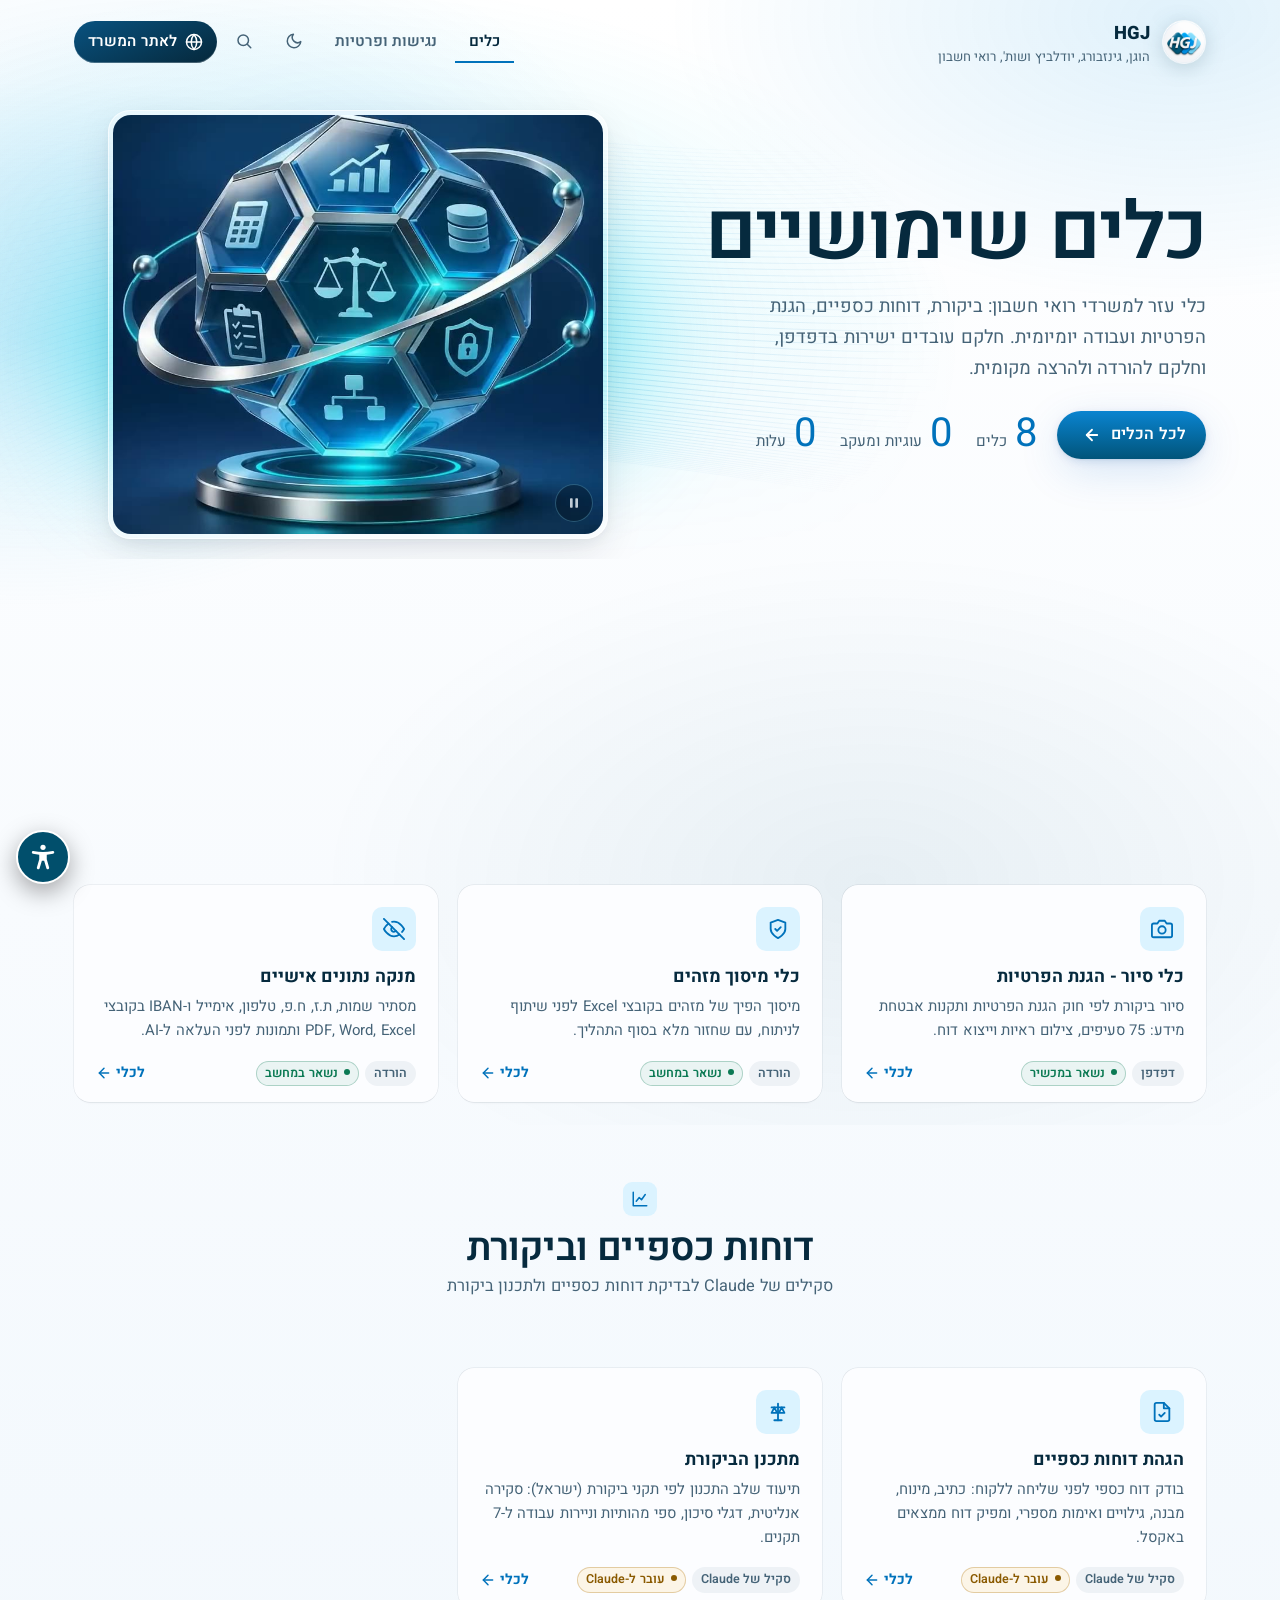
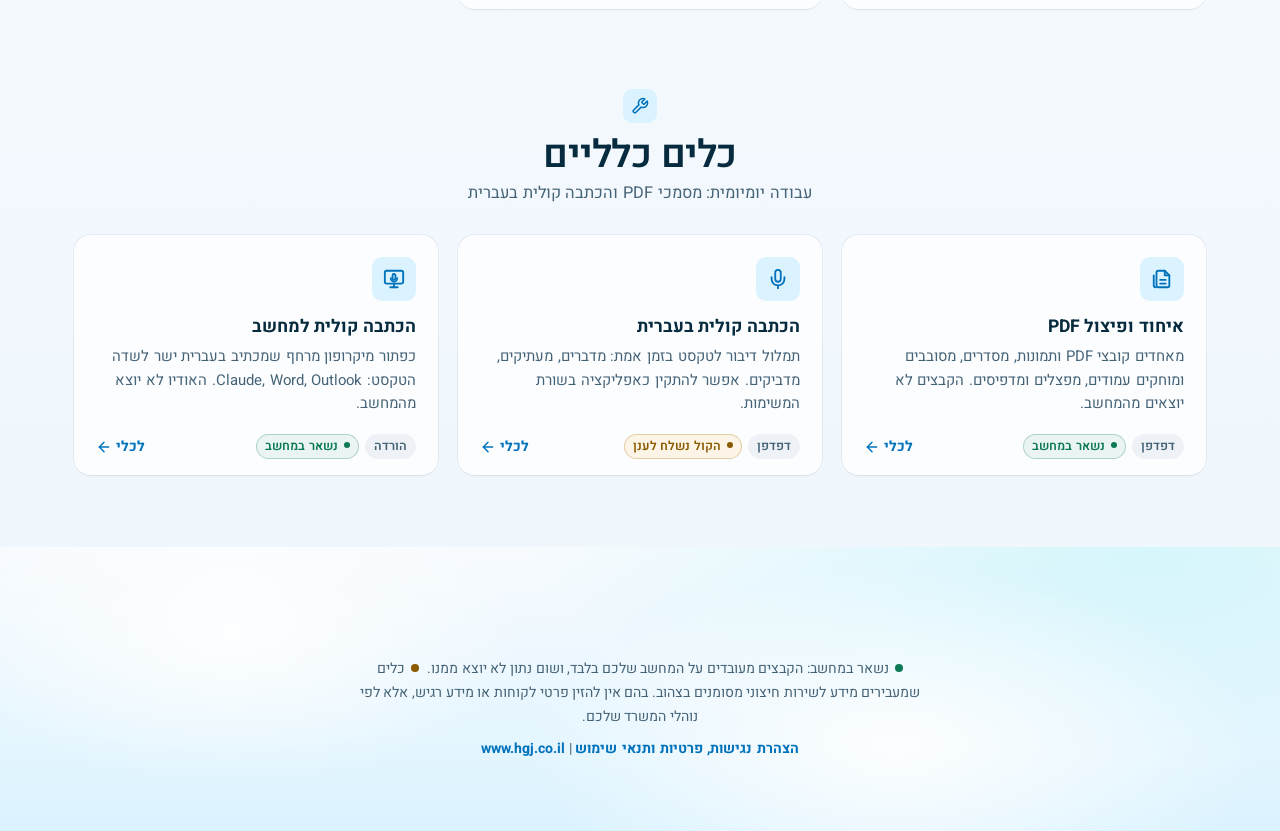
==== commit c8acf935: "סיור פרטיות v2.7: תיקון הסימוכין מול נוסח התקנות והחוק, ושמירת הערות כטיוטה הוסר המונח "מסד 1" שאינו" ====
--- a/index.html
+++ b/index.html
@@ -591,7 +591,7 @@
           <span class="icon" aria-hidden="true"><svg viewBox="0 0 24 24" fill="none" stroke="currentColor" stroke-width="2" stroke-linecap="round" stroke-linejoin="round"><path d="M23 19a2 2 0 0 1-2 2H3a2 2 0 0 1-2-2V8a2 2 0 0 1 2-2h4l2-3h6l2 3h4a2 2 0 0 1 2 2z"/><circle cx="12" cy="13" r="4"/></svg></span>
           <span class="card-body">
             <h3>כלי סיור - הגנת הפרטיות</h3>
-            <p>סיור ביקורת לפי חוק הגנת הפרטיות ותקנות אבטחת מידע: 72 סעיפים, צילום ראיות וייצוא דוח.</p>
+            <p>סיור ביקורת לפי חוק הגנת הפרטיות ותקנות אבטחת מידע: 75 סעיפים, צילום ראיות וייצוא דוח.</p>
           </span>
           <span class="card-foot"><span class="tag">דפדפן</span><span class="tag local">נשאר במכשיר</span><span class="go" aria-hidden="true"><svg viewBox="0 0 24 24" fill="none" stroke="currentColor" stroke-width="2.2" stroke-linecap="round" stroke-linejoin="round"><path d="M19 12H5"/><path d="M12 19l-7-7 7-7"/></svg></span></span>
         </a>
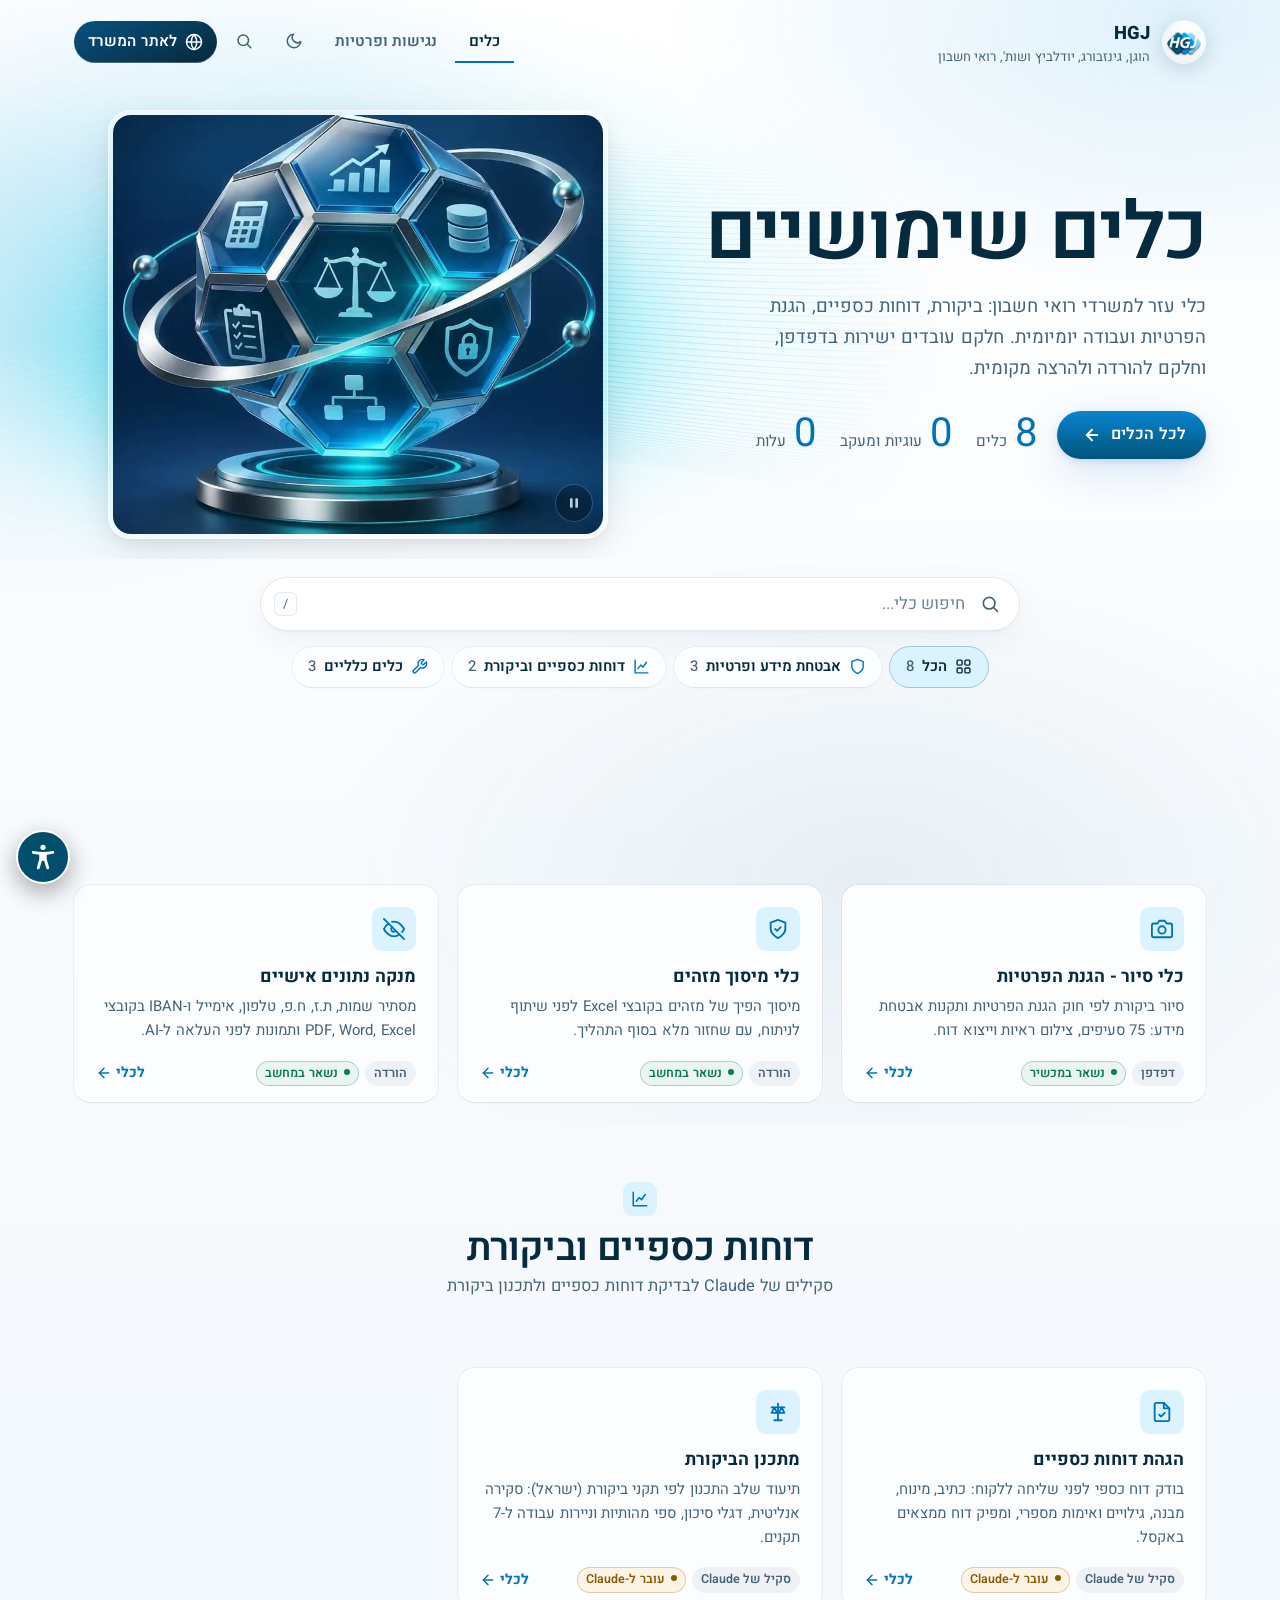
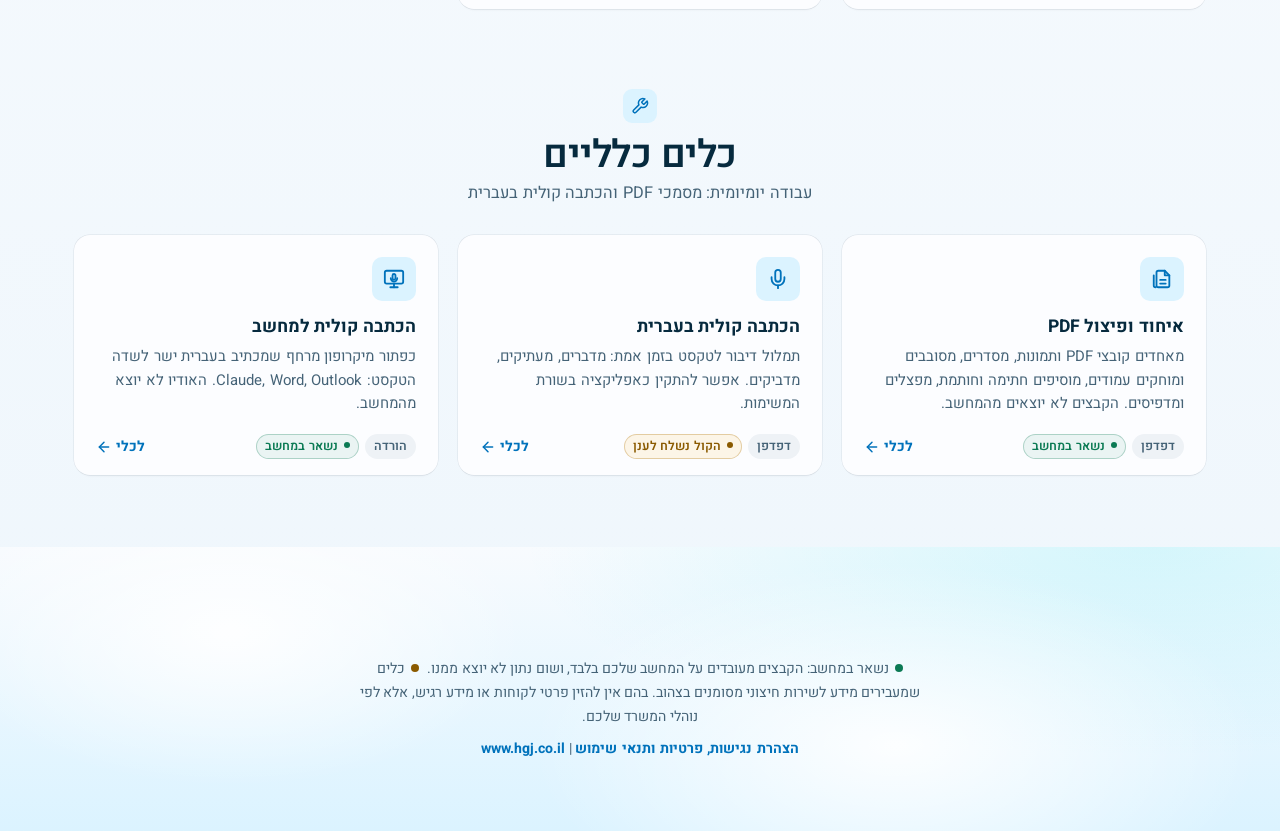
==== commit cae9e379: "איחוד ופיצול PDF 1.4.0: חתימה וחותמת (ציור או תמונה, חותמת טקסט בעברית, גרירה, העתקה לעמודים, ביטול)" ====
--- a/index.html
+++ b/index.html
@@ -657,7 +657,7 @@
           <span class="icon" aria-hidden="true"><svg viewBox="0 0 24 24" fill="none" stroke="currentColor" stroke-width="2" stroke-linecap="round" stroke-linejoin="round"><path d="M8 3h7l5 5v11a2 2 0 0 1-2 2H8a2 2 0 0 1-2-2V5a2 2 0 0 1 2-2z"/><path d="M15 3v5h5"/><path d="M3 8v11a2 2 0 0 0 2 2"/><path d="M10 13h6M10 17h6"/></svg></span>
           <span class="card-body">
             <h3>איחוד ופיצול PDF</h3>
-            <p>מאחדים קובצי PDF ותמונות, מסדרים, מסובבים ומוחקים עמודים, מפצלים ומדפיסים. הקבצים לא יוצאים מהמחשב.</p>
+            <p>מאחדים קובצי PDF ותמונות, מסדרים, מסובבים ומוחקים עמודים, מוסיפים חתימה וחותמת, מפצלים ומדפיסים. הקבצים לא יוצאים מהמחשב.</p>
           </span>
           <span class="card-foot"><span class="tag">דפדפן</span><span class="tag local">נשאר במחשב</span><span class="go" aria-hidden="true"><svg viewBox="0 0 24 24" fill="none" stroke="currentColor" stroke-width="2.2" stroke-linecap="round" stroke-linejoin="round"><path d="M19 12H5"/><path d="M12 19l-7-7 7-7"/></svg></span></span>
         </a>
